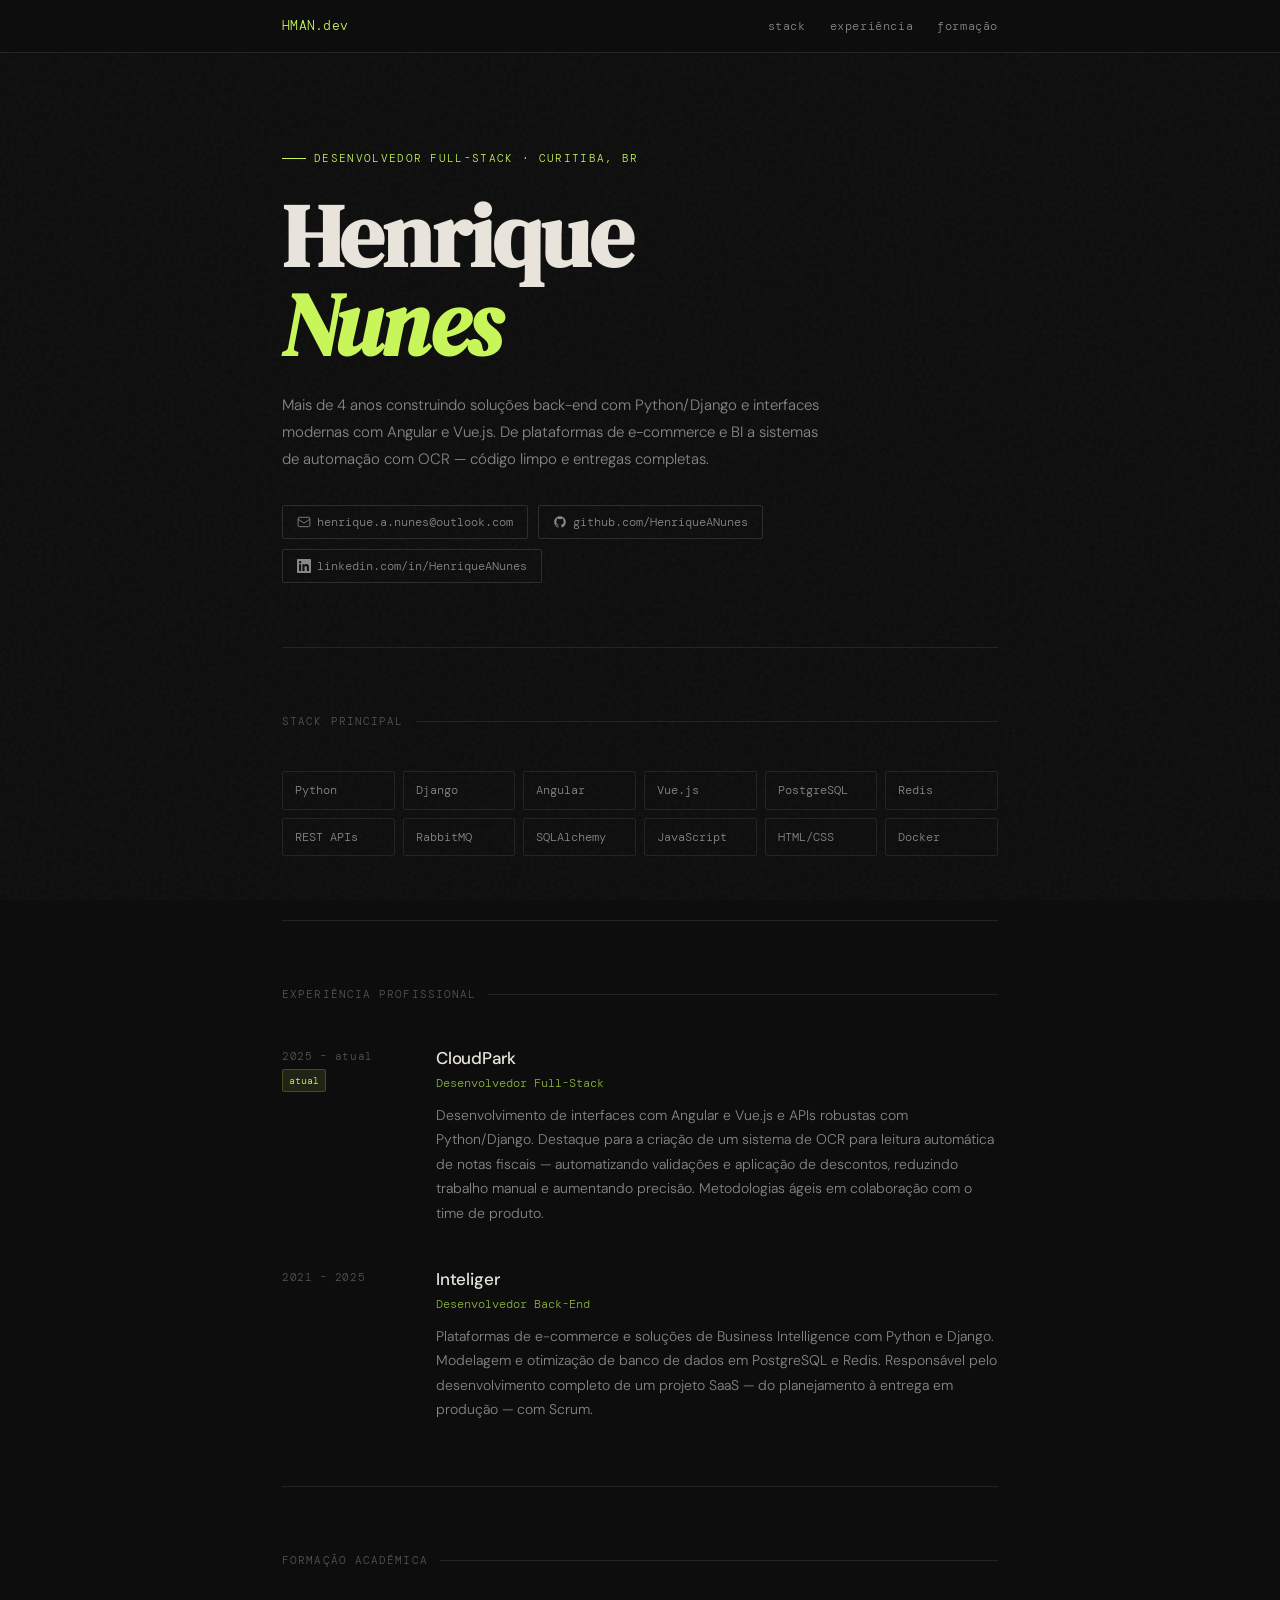
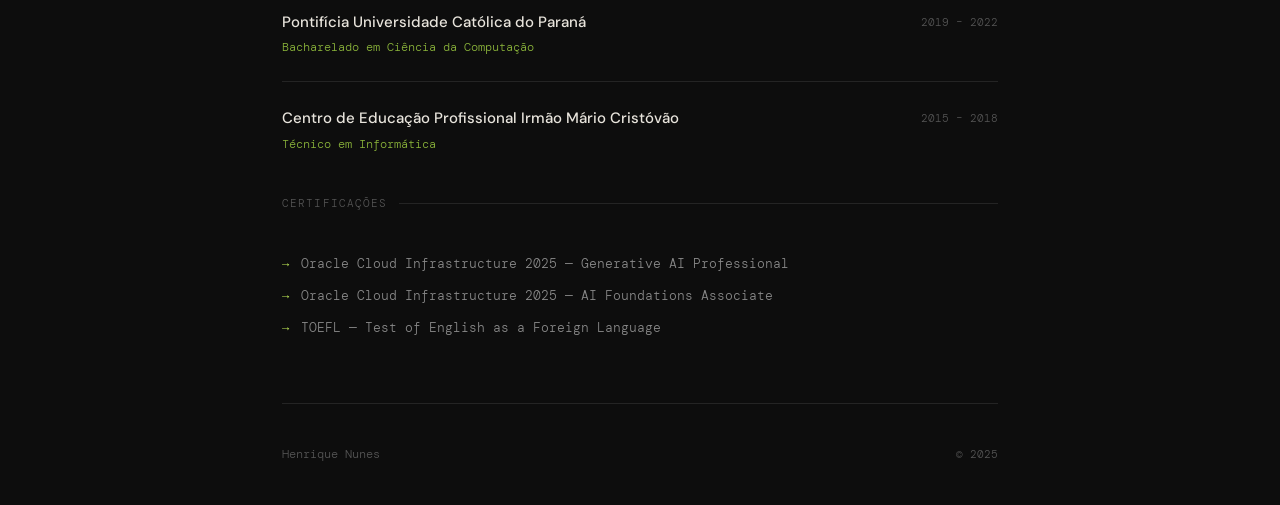
==== html/index.html @ eae1578a "Adicionado configuração do docker e nginx;" ====
<!DOCTYPE html>
<html lang="pt-BR">
<head>
    <meta charset="UTF-8">
    <meta name="viewport" content="width=device-width, initial-scale=1.0">
    <title>Henrique Nunes — Desenvolvedor Full-Stack</title>
    <link rel="preconnect" href="https://fonts.googleapis.com">
    <link href="https://fonts.googleapis.com/css2?family=DM+Serif+Display:ital@0;1&family=DM+Mono:wght@400;500&family=DM+Sans:wght@300;400;500&display=swap" rel="stylesheet">
    <link rel="stylesheet" href="style.css">
</head>
<body>

<nav>
    <div class="container">
        <span class="nav-logo">HMAN.dev</span>
        <div class="nav-links">
            <a href="#stack">stack</a>
            <a href="#exp">experiência</a>
            <a href="#edu">formação</a>
        </div>
    </div>
</nav>

<div class="container">

    <div class="hero">
        <div class="hero-tag">Desenvolvedor Full-Stack · Curitiba, BR</div>
        <h1>Henrique<br><em>Nunes</em></h1>
        <p class="hero-bio">
            Mais de 4 anos construindo soluções back-end com Python/Django e interfaces modernas com Angular e Vue.js. De plataformas de e-commerce e BI a sistemas de automação com OCR — código limpo e entregas completas.
        </p>
        <div class="hero-links">
            <a href="mailto:henrique.a.nunes@outlook.com">
                <svg viewBox="0 0 24 24" fill="none" stroke="currentColor" stroke-width="1.5"><rect x="2" y="4" width="20" height="16" rx="2"/><path d="m2 7 10 7 10-7"/></svg>
                henrique.a.nunes@outlook.com
            </a>
            <a href="https://github.com/HenriqueANunes" target="_blank" rel="noopener">
                <svg viewBox="0 0 24 24" fill="currentColor"><path d="M12 2C6.477 2 2 6.477 2 12c0 4.418 2.865 8.166 6.839 9.489.5.092.682-.217.682-.482 0-.237-.009-.868-.013-1.703-2.782.604-3.369-1.342-3.369-1.342-.454-1.154-1.11-1.461-1.11-1.461-.908-.62.069-.608.069-.608 1.003.07 1.531 1.03 1.531 1.03.892 1.529 2.341 1.087 2.91.832.092-.647.35-1.088.636-1.338-2.22-.253-4.555-1.11-4.555-4.943 0-1.091.39-1.984 1.029-2.683-.103-.253-.446-1.27.098-2.647 0 0 .84-.268 2.75 1.026A9.578 9.578 0 0 1 12 6.836a9.59 9.59 0 0 1 2.504.337c1.909-1.294 2.747-1.026 2.747-1.026.546 1.377.202 2.394.1 2.647.64.699 1.028 1.592 1.028 2.683 0 3.842-2.339 4.687-4.566 4.935.359.309.678.919.678 1.852 0 1.336-.012 2.415-.012 2.743 0 .267.18.579.688.481C19.138 20.163 22 16.418 22 12c0-5.523-4.477-10-10-10z"/></svg>
                github.com/HenriqueANunes
            </a>
            <a href="https://linkedin.com/in/HenriqueANunes" target="_blank" rel="noopener">
                <svg viewBox="0 0 24 24" fill="currentColor"><path d="M20.447 20.452h-3.554v-5.569c0-1.328-.027-3.037-1.852-3.037-1.853 0-2.136 1.445-2.136 2.939v5.667H9.351V9h3.414v1.561h.046c.477-.9 1.637-1.85 3.37-1.85 3.601 0 4.267 2.37 4.267 5.455v6.286zM5.337 7.433a2.062 2.062 0 0 1-2.063-2.065 2.064 2.064 0 1 1 2.063 2.065zm1.782 13.019H3.555V9h3.564v11.452zM22.225 0H1.771C.792 0 0 .774 0 1.729v20.542C0 23.227.792 24 1.771 24h20.451C23.2 24 24 23.227 24 22.271V1.729C24 .774 23.2 0 22.222 0h.003z"/></svg>
                linkedin.com/in/HenriqueANunes
            </a>
        </div>
    </div>

    <section id="stack">
        <div class="section-label">Stack principal</div>
        <div class="stack-grid">
            <div class="stack-item">Python</div>
            <div class="stack-item">Django</div>
            <div class="stack-item">Angular</div>
            <div class="stack-item">Vue.js</div>
            <div class="stack-item">PostgreSQL</div>
            <div class="stack-item">Redis</div>
            <div class="stack-item">REST APIs</div>
            <div class="stack-item">RabbitMQ</div>
            <div class="stack-item">SQLAlchemy</div>
            <div class="stack-item">JavaScript</div>
            <div class="stack-item">HTML/CSS</div>
            <div class="stack-item">Docker</div>
        </div>
    </section>

    <section id="exp">
        <div class="section-label">Experiência profissional</div>
        <div class="exp-list">
            <div class="exp-item">
                <div class="exp-meta">
                    <div class="exp-period">2025 – atual</div>
                    <div class="exp-current">atual</div>
                </div>
                <div>
                    <div class="exp-company">CloudPark</div>
                    <div class="exp-role">Desenvolvedor Full-Stack</div>
                    <p class="exp-desc">
                        Desenvolvimento de interfaces com Angular e Vue.js e APIs robustas com Python/Django. Destaque para a criação de um sistema de OCR para leitura automática de notas fiscais — automatizando validações e aplicação de descontos, reduzindo trabalho manual e aumentando precisão. Metodologias ágeis em colaboração com o time de produto.
                    </p>
                </div>
            </div>
            <div class="exp-item">
                <div class="exp-meta">
                    <div class="exp-period">2021 – 2025</div>
                </div>
                <div>
                    <div class="exp-company">Inteliger</div>
                    <div class="exp-role">Desenvolvedor Back-End</div>
                    <p class="exp-desc">
                        Plataformas de e-commerce e soluções de Business Intelligence com Python e Django. Modelagem e otimização de banco de dados em PostgreSQL e Redis. Responsável pelo desenvolvimento completo de um projeto SaaS — do planejamento à entrega em produção — com Scrum.
                    </p>
                </div>
            </div>
        </div>
    </section>

    <section id="edu">
        <div class="section-label">Formação acadêmica</div>
        <div class="edu-list">
            <div class="edu-item">
                <div>
                    <div class="edu-school">Pontifícia Universidade Católica do Paraná</div>
                    <div class="edu-degree">Bacharelado em Ciência da Computação</div>
                </div>
                <div class="edu-period">2019 – 2022</div>
            </div>
            <div class="edu-item">
                <div>
                    <div class="edu-school">Centro de Educação Profissional Irmão Mário Cristóvão</div>
                    <div class="edu-degree">Técnico em Informática</div>
                </div>
                <div class="edu-period">2015 – 2018</div>
            </div>
        </div>

        <div class="section-label" style="margin-top: 2.5rem;">Certificações</div>
        <div class="cert-list">
            <div class="cert-item">Oracle Cloud Infrastructure 2025 — Generative AI Professional</div>
            <div class="cert-item">Oracle Cloud Infrastructure 2025 — AI Foundations Associate</div>
            <div class="cert-item">TOEFL — Test of English as a Foreign Language</div>
        </div>
    </section>

    <footer>
        <span class="footer-name">Henrique Nunes</span>
        <span class="footer-copy">© 2025</span>
    </footer>

</div>
</body>
</html>
---- html/style.css ----
*, *::before, *::after { box-sizing: border-box; margin: 0; padding: 0; }

:root {
    --bg: #0d0d0d;
    --surface: #161616;
    --border: #242424;
    --border-accent: #2e2e2e;
    --text: #e8e4dc;
    --muted: #888;
    --dim: #555;
    --accent: #c8f55a;
    --accent-dim: #8ab33a;
    --mono: 'DM Mono', monospace;
    --serif: 'DM Serif Display', serif;
    --sans: 'DM Sans', sans-serif;
}

html { scroll-behavior: smooth; }

body {
    background: var(--bg);
    color: var(--text);
    font-family: var(--sans);
    font-weight: 300;
    line-height: 1.7;
    min-height: 100vh;
}

/* noise overlay */
body::before {
    content: '';
    position: fixed;
    inset: 0;
    background-image: url("data:image/svg+xml,%3Csvg viewBox='0 0 256 256' xmlns='http://www.w3.org/2000/svg'%3E%3Cfilter id='n'%3E%3CfeTurbulence type='fractalNoise' baseFrequency='0.9' numOctaves='4' stitchTiles='stitch'/%3E%3C/filter%3E%3Crect width='100%25' height='100%25' filter='url(%23n)' opacity='0.04'/%3E%3C/svg%3E");
    pointer-events: none;
    z-index: 0;
}

.container {
    max-width: 780px;
    margin: 0 auto;
    padding: 0 2rem;
    position: relative;
    z-index: 1;
}

/* ── NAV ── */
nav {
    position: sticky;
    top: 0;
    z-index: 100;
    border-bottom: 1px solid var(--border);
    background: rgba(13,13,13,0.85);
    backdrop-filter: blur(12px);
}
nav .container {
    display: flex;
    align-items: center;
    justify-content: space-between;
    height: 52px;
}
.nav-logo {
    font-family: var(--mono);
    font-size: 13px;
    color: var(--accent);
    letter-spacing: 0.02em;
}
.nav-links { display: flex; gap: 1.5rem; }
.nav-links a {
    font-family: var(--mono);
    font-size: 12px;
    color: var(--muted);
    text-decoration: none;
    letter-spacing: 0.05em;
    transition: color 0.2s;
}
.nav-links a:hover { color: var(--text); }

/* ── HERO ── */
.hero {
    padding: 6rem 0 4rem;
    border-bottom: 1px solid var(--border);
}
.hero-tag {
    font-family: var(--mono);
    font-size: 11px;
    color: var(--accent);
    letter-spacing: 0.12em;
    text-transform: uppercase;
    margin-bottom: 1.5rem;
    display: flex;
    align-items: center;
    gap: 8px;
}
.hero-tag::before {
    content: '';
    display: block;
    width: 24px;
    height: 1px;
    background: var(--accent);
}
h1 {
    font-family: var(--serif);
    font-size: clamp(3rem, 8vw, 5.5rem);
    line-height: 1.0;
    letter-spacing: -0.02em;
    color: var(--text);
    margin-bottom: 1.5rem;
}
h1 em {
    font-style: italic;
    color: var(--accent);
}
.hero-bio {
    max-width: 540px;
    font-size: 15px;
    color: var(--muted);
    line-height: 1.8;
    margin-bottom: 2rem;
}
.hero-links {
    display: flex;
    flex-wrap: wrap;
    gap: 10px;
}
.hero-links a {
    font-family: var(--mono);
    font-size: 12px;
    color: var(--muted);
    text-decoration: none;
    border: 1px solid var(--border-accent);
    padding: 6px 14px;
    border-radius: 2px;
    display: flex;
    align-items: center;
    gap: 6px;
    transition: border-color 0.2s, color 0.2s;
}
.hero-links a:hover { border-color: var(--accent); color: var(--accent); }
.hero-links a svg { width: 14px; height: 14px; }

/* ── SECTIONS ── */
section { padding: 4rem 0; border-bottom: 1px solid var(--border); }
.section-label {
    font-family: var(--mono);
    font-size: 11px;
    color: var(--dim);
    letter-spacing: 0.1em;
    text-transform: uppercase;
    margin-bottom: 2.5rem;
    display: flex;
    align-items: center;
    gap: 12px;
}
.section-label::after {
    content: '';
    flex: 1;
    height: 1px;
    background: var(--border);
}

/* ── STACK ── */
.stack-grid {
    display: grid;
    grid-template-columns: repeat(auto-fill, minmax(100px, 1fr));
    gap: 8px;
}
.stack-item {
    font-family: var(--mono);
    font-size: 12px;
    padding: 8px 12px;
    border: 1px solid var(--border);
    border-radius: 2px;
    color: var(--muted);
    transition: border-color 0.2s, color 0.2s, background 0.2s;
    cursor: default;
}
.stack-item:hover {
    border-color: var(--accent);
    color: var(--accent);
    background: rgba(200,245,90,0.04);
}

/* ── EXPERIENCE ── */
.exp-list { display: flex; flex-direction: column; gap: 2.5rem; }
.exp-item { display: grid; grid-template-columns: 130px 1fr; gap: 1.5rem; }
.exp-meta { padding-top: 3px; }
.exp-period {
    font-family: var(--mono);
    font-size: 11px;
    color: var(--dim);
    letter-spacing: 0.05em;
}
.exp-current {
    display: inline-block;
    font-family: var(--mono);
    font-size: 10px;
    color: var(--accent);
    background: rgba(200,245,90,0.1);
    border: 1px solid rgba(200,245,90,0.2);
    padding: 2px 6px;
    border-radius: 2px;
    margin-top: 4px;
}
.exp-company {
    font-size: 17px;
    font-weight: 500;
    color: var(--text);
    letter-spacing: -0.01em;
}
.exp-role {
    font-family: var(--mono);
    font-size: 12px;
    color: var(--accent-dim);
    margin-bottom: 0.6rem;
}
.exp-desc {
    font-size: 14px;
    color: var(--muted);
    line-height: 1.75;
}

/* ── EDUCATION ── */
.edu-list { display: flex; flex-direction: column; gap: 1.5rem; }
.edu-item {
    display: flex;
    justify-content: space-between;
    align-items: flex-start;
    gap: 1rem;
    padding-bottom: 1.5rem;
    border-bottom: 1px solid var(--border);
}
.edu-item:last-child { border-bottom: none; padding-bottom: 0; }
.edu-school { font-size: 15px; font-weight: 500; color: var(--text); }
.edu-degree {
    font-family: var(--mono);
    font-size: 12px;
    color: var(--accent-dim);
    margin-top: 2px;
}
.edu-period {
    font-family: var(--mono);
    font-size: 11px;
    color: var(--dim);
    white-space: nowrap;
    padding-top: 3px;
}

/* ── CERTIFICATIONS ── */
.cert-list { display: flex; flex-direction: column; gap: 10px; }
.cert-item {
    display: flex;
    align-items: center;
    gap: 12px;
    font-family: var(--mono);
    font-size: 13px;
    color: var(--muted);
}
.cert-item::before {
    content: '→';
    color: var(--accent);
    font-size: 12px;
    flex-shrink: 0;
}

/* ── FOOTER ── */
footer {
    padding: 2.5rem 0;
    display: flex;
    align-items: center;
    justify-content: space-between;
}
.footer-name {
    font-family: var(--mono);
    font-size: 12px;
    color: var(--dim);
}
.footer-copy {
    font-family: var(--mono);
    font-size: 11px;
    color: var(--dim);
}

/* ── ANIMATIONS ── */
@keyframes fadeUp {
    from { opacity: 0; transform: translateY(16px); }
    to   { opacity: 1; transform: translateY(0); }
}
.hero-tag   { animation: fadeUp 0.5s ease both; }
h1          { animation: fadeUp 0.5s 0.1s ease both; }
.hero-bio   { animation: fadeUp 0.5s 0.2s ease both; }
.hero-links { animation: fadeUp 0.5s 0.3s ease both; }

@media (max-width: 580px) {
    .exp-item { grid-template-columns: 1fr; gap: 0.25rem; }
    .edu-item { flex-direction: column; }
}
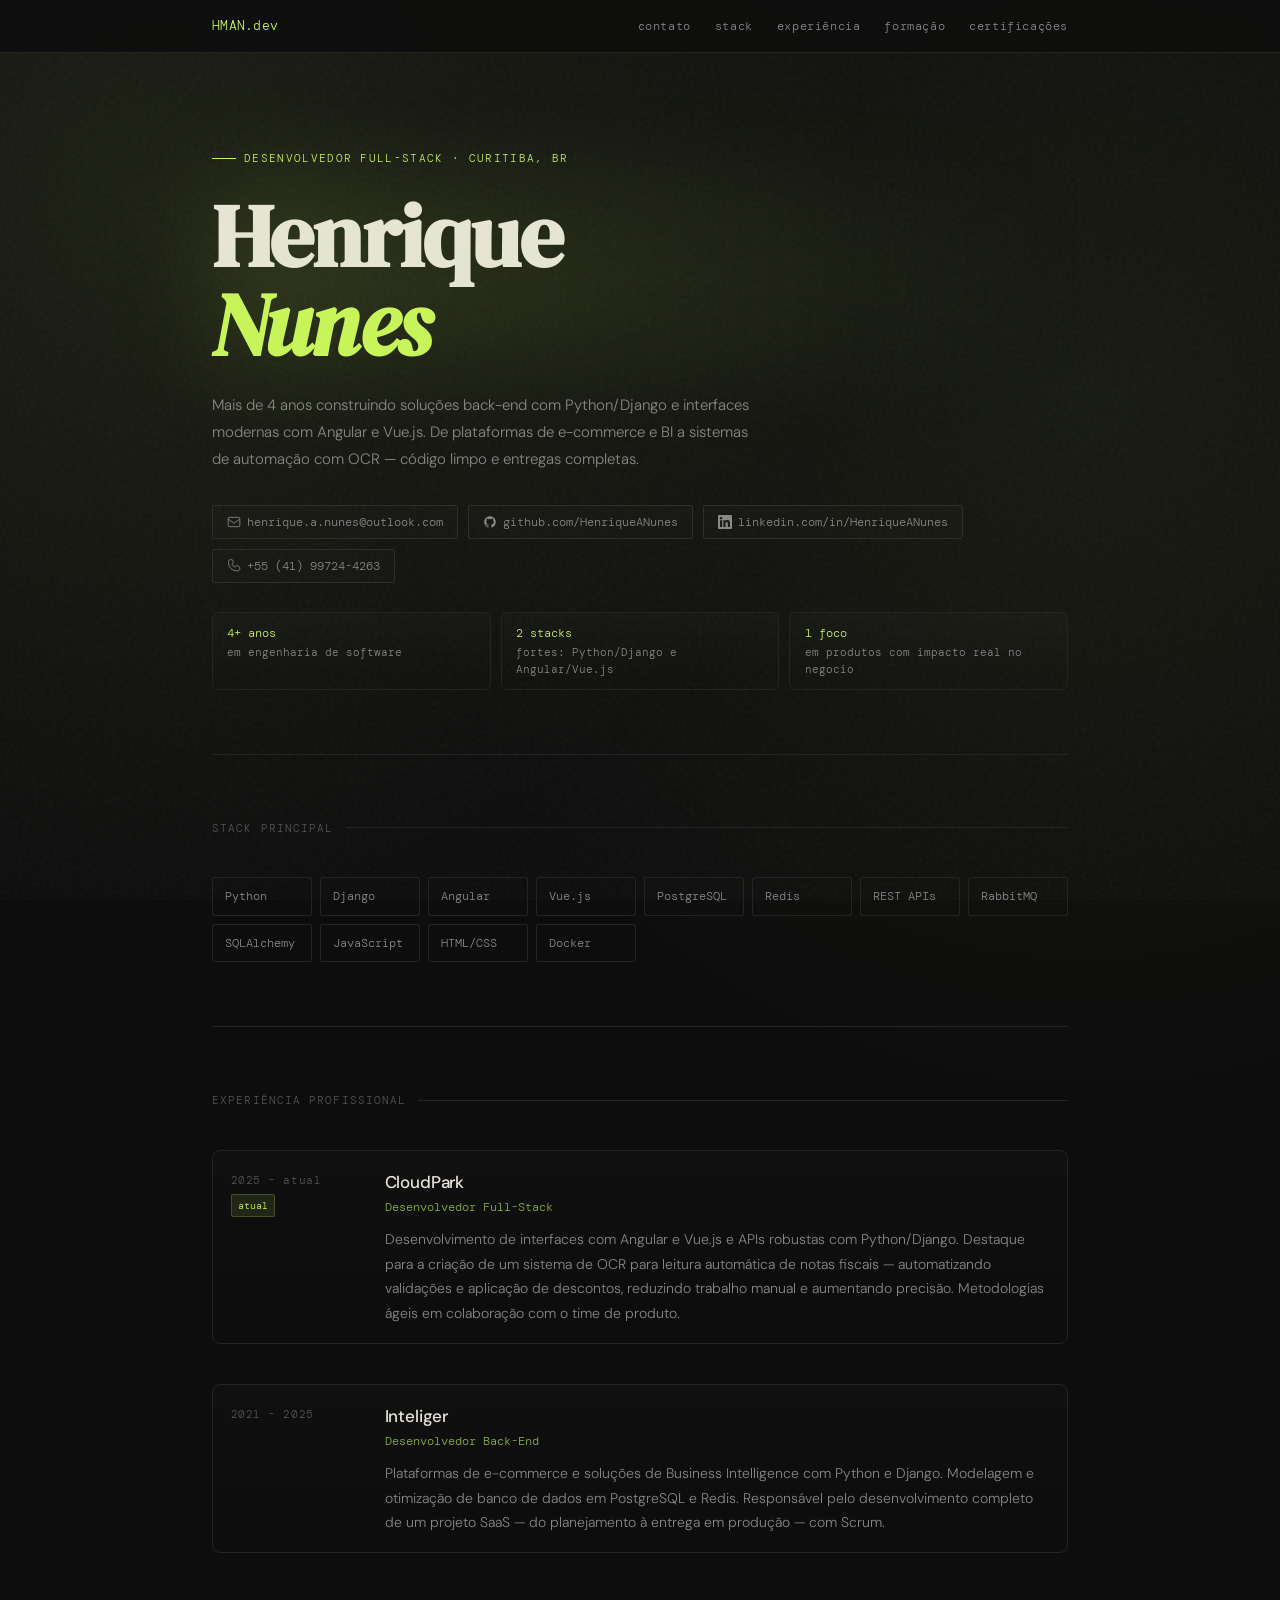
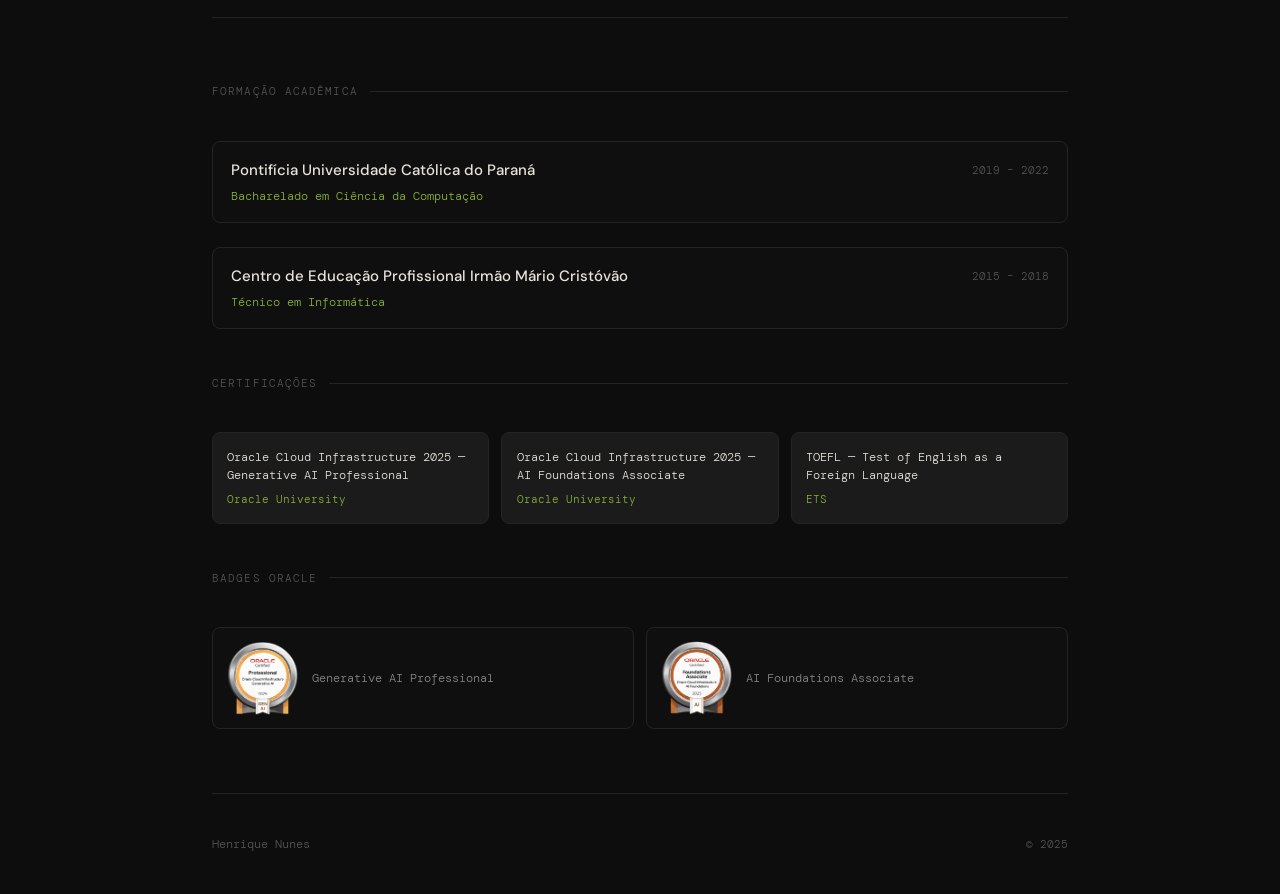
==== commit 36873bbd: "Adicionado links de contato e certificações ao currículo; melhorada a responsividade e o estilo das " ====
--- a/html/index.html
+++ b/html/index.html
@@ -14,16 +14,18 @@
     <div class="container">
         <span class="nav-logo">HMAN.dev</span>
         <div class="nav-links">
+            <a href="#contato">contato</a>
             <a href="#stack">stack</a>
             <a href="#exp">experiência</a>
             <a href="#edu">formação</a>
+            <a href="#certs">certificações</a>
         </div>
     </div>
 </nav>
 
 <div class="container">
 
-    <div class="hero">
+    <div class="hero" id="contato">
         <div class="hero-tag">Desenvolvedor Full-Stack · Curitiba, BR</div>
         <h1>Henrique<br><em>Nunes</em></h1>
         <p class="hero-bio">
@@ -42,6 +44,15 @@
                 <svg viewBox="0 0 24 24" fill="currentColor"><path d="M20.447 20.452h-3.554v-5.569c0-1.328-.027-3.037-1.852-3.037-1.853 0-2.136 1.445-2.136 2.939v5.667H9.351V9h3.414v1.561h.046c.477-.9 1.637-1.85 3.37-1.85 3.601 0 4.267 2.37 4.267 5.455v6.286zM5.337 7.433a2.062 2.062 0 0 1-2.063-2.065 2.064 2.064 0 1 1 2.063 2.065zm1.782 13.019H3.555V9h3.564v11.452zM22.225 0H1.771C.792 0 0 .774 0 1.729v20.542C0 23.227.792 24 1.771 24h20.451C23.2 24 24 23.227 24 22.271V1.729C24 .774 23.2 0 22.222 0h.003z"/></svg>
                 linkedin.com/in/HenriqueANunes
             </a>
+            <a href="https://api.whatsapp.com/send?phone=5541997244263&text=Ol%C3%A1%20Henrique%20Nunes,%0AEstava%20avaliando%20o%20seu%20curr%C3%ADculo%20e%20gostaria%20de%20entrar%20em%20contato%20para%20discutir%20uma%20poss%C3%ADvel%20oportunidade%20de%20trabalho.%20Quando%20voc%C3%AA%20estiver%20dispon%C3%ADvel%20para%20uma%20conversa,%20por%20favor,%20deixe-me%20saber%20e%20agendaremos%20uma%20chamada." target="_blank" rel="noopener">
+                <svg viewBox="0 0 24 24" fill="none" stroke="currentColor" stroke-width="1.5"><path d="M22 16.9c0 1.8-1.4 3.3-3.2 3.4-.6 0-1.3.1-1.9.1-7.9 0-14.3-6.4-14.3-14.3 0-.6 0-1.3.1-1.9C2.8 2.4 4.3 1 6.1 1H8c.9 0 1.7.6 1.9 1.4l1 3.4c.2.8-.1 1.6-.8 2l-1.7 1c1.1 2.2 2.9 4 5.1 5.1l1-1.7c.4-.7 1.2-1 2-.8l3.4 1c.8.2 1.4 1 1.4 1.9z"/></svg>
+                +55 (41) 99724-4263
+            </a>
+        </div>
+        <div class="hero-highlights">
+            <div class="highlight-item"><span>4+ anos</span> em engenharia de software</div>
+            <div class="highlight-item"><span>2 stacks</span> fortes: Python/Django e Angular/Vue.js</div>
+            <div class="highlight-item"><span>1 foco</span> em produtos com impacto real no negocio</div>
         </div>
     </div>
 
@@ -72,7 +83,7 @@
                     <div class="exp-current">atual</div>
                 </div>
                 <div>
-                    <div class="exp-company">CloudPark</div>
+                    <div class="exp-company"><a href="https://www.cloudpark.com.br" target="_blank" rel="noopener">CloudPark</a></div>
                     <div class="exp-role">Desenvolvedor Full-Stack</div>
                     <p class="exp-desc">
                         Desenvolvimento de interfaces com Angular e Vue.js e APIs robustas com Python/Django. Destaque para a criação de um sistema de OCR para leitura automática de notas fiscais — automatizando validações e aplicação de descontos, reduzindo trabalho manual e aumentando precisão. Metodologias ágeis em colaboração com o time de produto.
@@ -84,7 +95,7 @@
                     <div class="exp-period">2021 – 2025</div>
                 </div>
                 <div>
-                    <div class="exp-company">Inteliger</div>
+                    <div class="exp-company"><a href="https://www.inteliger.com.br" target="_blank" rel="noopener">Inteliger</a></div>
                     <div class="exp-role">Desenvolvedor Back-End</div>
                     <p class="exp-desc">
                         Plataformas de e-commerce e soluções de Business Intelligence com Python e Django. Modelagem e otimização de banco de dados em PostgreSQL e Redis. Responsável pelo desenvolvimento completo de um projeto SaaS — do planejamento à entrega em produção — com Scrum.
@@ -113,11 +124,32 @@
             </div>
         </div>
 
-        <div class="section-label" style="margin-top: 2.5rem;">Certificações</div>
+        <div class="section-label subsection-label" id="certs">Certificações</div>
         <div class="cert-list">
-            <div class="cert-item">Oracle Cloud Infrastructure 2025 — Generative AI Professional</div>
-            <div class="cert-item">Oracle Cloud Infrastructure 2025 — AI Foundations Associate</div>
-            <div class="cert-item">TOEFL — Test of English as a Foreign Language</div>
+            <a class="cert-item" href="https://catalog-education.oracle.com/ords/certview/sharebadge?id=D78F17CFDF8168D94D3DCD1B430284E3DC318ED053EAF82557130F92BA15E5D6" target="_blank" rel="noopener">
+                <span class="cert-title">Oracle Cloud Infrastructure 2025 — Generative AI Professional</span>
+                <span class="cert-meta">Oracle University</span>
+            </a>
+            <a class="cert-item" href="https://catalog-education.oracle.com/ords/certview/sharebadge?id=2945C6F4670796ACE690F50E17608EF6744F6A7B29FE98E2BB36E9DD70C70FCF" target="_blank" rel="noopener">
+                <span class="cert-title">Oracle Cloud Infrastructure 2025 — AI Foundations Associate</span>
+                <span class="cert-meta">Oracle University</span>
+            </a>
+            <div class="cert-item cert-item-static">
+                <span class="cert-title">TOEFL — Test of English as a Foreign Language</span>
+                <span class="cert-meta">ETS</span>
+            </div>
+        </div>
+
+        <div class="section-label subsection-label">Badges Oracle</div>
+        <div class="badge-grid">
+            <a class="badge-item" href="https://catalog-education.oracle.com/ords/certview/sharebadge?id=D78F17CFDF8168D94D3DCD1B430284E3DC318ED053EAF82557130F92BA15E5D6" target="_blank" rel="noopener">
+                <img src="../img/oracle_professional.png" alt="Badge Oracle Cloud Infrastructure 2025 Generative AI Professional">
+                <span>Generative AI Professional</span>
+            </a>
+            <a class="badge-item" href="https://catalog-education.oracle.com/ords/certview/sharebadge?id=2945C6F4670796ACE690F50E17608EF6744F6A7B29FE98E2BB36E9DD70C70FCF" target="_blank" rel="noopener">
+                <img src="../img/oracle_associete.png" alt="Badge Oracle Cloud Infrastructure 2025 AI Foundations Associate">
+                <span>AI Foundations Associate</span>
+            </a>
         </div>
     </section>
 
--- a/html/style.css
+++ b/html/style.css
@@ -10,6 +10,7 @@
     --dim: #555;
     --accent: #c8f55a;
     --accent-dim: #8ab33a;
+    --surface-soft: #1b1b1b;
     --mono: 'DM Mono', monospace;
     --serif: 'DM Serif Display', serif;
     --sans: 'DM Sans', sans-serif;
@@ -18,7 +19,10 @@
 html { scroll-behavior: smooth; }
 
 body {
-    background: var(--bg);
+    background:
+        radial-gradient(circle at 12% 8%, rgba(200,245,90,0.08), transparent 28%),
+        radial-gradient(circle at 85% 16%, rgba(138,179,58,0.08), transparent 30%),
+        var(--bg);
     color: var(--text);
     font-family: var(--sans);
     font-weight: 300;
@@ -37,7 +41,7 @@
 }
 
 .container {
-    max-width: 780px;
+    max-width: 920px;
     margin: 0 auto;
     padding: 0 2rem;
     position: relative;
@@ -65,7 +69,7 @@
     color: var(--accent);
     letter-spacing: 0.02em;
 }
-.nav-links { display: flex; gap: 1.5rem; }
+.nav-links { display: flex; gap: 1.5rem; flex-wrap: wrap; justify-content: flex-end; }
 .nav-links a {
     font-family: var(--mono);
     font-size: 12px;
@@ -75,11 +79,26 @@
     transition: color 0.2s;
 }
 .nav-links a:hover { color: var(--text); }
+.nav-links a:focus-visible,
+a:focus-visible {
+    outline: 1px solid var(--accent);
+    outline-offset: 2px;
+}
 
 /* ── HERO ── */
 .hero {
     padding: 6rem 0 4rem;
     border-bottom: 1px solid var(--border);
+    position: relative;
+}
+.hero::after {
+    content: '';
+    position: absolute;
+    inset: 18% 0 auto 0;
+    height: 190px;
+    background: linear-gradient(90deg, rgba(200,245,90,0.12), transparent);
+    pointer-events: none;
+    filter: blur(48px);
 }
 .hero-tag {
     font-family: var(--mono);
@@ -135,9 +154,35 @@
     align-items: center;
     gap: 6px;
     transition: border-color 0.2s, color 0.2s;
+    background: rgba(255,255,255,0.01);
 }
 .hero-links a:hover { border-color: var(--accent); color: var(--accent); }
 .hero-links a svg { width: 14px; height: 14px; }
+
+.hero-highlights {
+    margin-top: 1.8rem;
+    display: grid;
+    grid-template-columns: repeat(3, minmax(0, 1fr));
+    gap: 10px;
+}
+
+.highlight-item {
+    border: 1px solid var(--border);
+    background: linear-gradient(180deg, rgba(255,255,255,0.02), rgba(255,255,255,0));
+    border-radius: 6px;
+    padding: 0.7rem 0.9rem;
+    font-family: var(--mono);
+    font-size: 11px;
+    color: var(--muted);
+    line-height: 1.5;
+}
+
+.highlight-item span {
+    color: var(--accent);
+    display: block;
+    font-size: 12px;
+    margin-bottom: 2px;
+}
 
 /* ── SECTIONS ── */
 section { padding: 4rem 0; border-bottom: 1px solid var(--border); }
@@ -151,6 +196,10 @@
     display: flex;
     align-items: center;
     gap: 12px;
+}
+
+.subsection-label {
+    margin-top: 2.8rem;
 }
 .section-label::after {
     content: '';
@@ -183,7 +232,20 @@
 
 /* ── EXPERIENCE ── */
 .exp-list { display: flex; flex-direction: column; gap: 2.5rem; }
-.exp-item { display: grid; grid-template-columns: 130px 1fr; gap: 1.5rem; }
+.exp-item {
+    display: grid;
+    grid-template-columns: 130px 1fr;
+    gap: 1.5rem;
+    border: 1px solid var(--border);
+    border-radius: 8px;
+    padding: 1.1rem;
+    background: linear-gradient(180deg, rgba(255,255,255,0.015), rgba(255,255,255,0));
+    transition: border-color 0.2s, transform 0.2s;
+}
+.exp-item:hover {
+    border-color: #3a3a3a;
+    transform: translateY(-2px);
+}
 .exp-meta { padding-top: 3px; }
 .exp-period {
     font-family: var(--mono);
@@ -208,6 +270,13 @@
     color: var(--text);
     letter-spacing: -0.01em;
 }
+.exp-company a {
+    color: inherit;
+    text-decoration: none;
+}
+.exp-company a:hover {
+    color: var(--accent);
+}
 .exp-role {
     font-family: var(--mono);
     font-size: 12px;
@@ -227,10 +296,11 @@
     justify-content: space-between;
     align-items: flex-start;
     gap: 1rem;
-    padding-bottom: 1.5rem;
-    border-bottom: 1px solid var(--border);
-}
-.edu-item:last-child { border-bottom: none; padding-bottom: 0; }
+    border: 1px solid var(--border);
+    border-radius: 8px;
+    padding: 1rem 1.1rem;
+    background: rgba(255,255,255,0.01);
+}
 .edu-school { font-size: 15px; font-weight: 500; color: var(--text); }
 .edu-degree {
     font-family: var(--mono);
@@ -247,20 +317,81 @@
 }
 
 /* ── CERTIFICATIONS ── */
-.cert-list { display: flex; flex-direction: column; gap: 10px; }
+.cert-list {
+    display: grid;
+    grid-template-columns: repeat(auto-fit, minmax(240px, 1fr));
+    gap: 12px;
+}
 .cert-item {
-    display: flex;
-    align-items: center;
+    display: block;
+    border: 1px solid var(--border);
+    border-radius: 8px;
+    padding: 0.9rem;
+    text-decoration: none;
+    background: var(--surface-soft);
+    transition: border-color 0.2s, transform 0.2s;
+}
+.cert-item:hover {
+    border-color: var(--accent-dim);
+    transform: translateY(-2px);
+}
+.cert-item-static {
+    cursor: default;
+}
+.cert-item-static:hover {
+    border-color: var(--border);
+    transform: none;
+}
+.cert-title {
+    display: block;
+    font-family: var(--mono);
+    font-size: 12px;
+    color: var(--text);
+    line-height: 1.5;
+}
+.cert-meta {
+    display: block;
+    margin-top: 6px;
+    font-family: var(--mono);
+    font-size: 11px;
+    color: var(--accent-dim);
+}
+
+.badge-grid {
+    display: grid;
+    grid-template-columns: repeat(auto-fit, minmax(220px, 1fr));
     gap: 12px;
-    font-family: var(--mono);
-    font-size: 13px;
-    color: var(--muted);
-}
-.cert-item::before {
-    content: '→';
-    color: var(--accent);
-    font-size: 12px;
+}
+
+.badge-item {
+    display: flex;
+    align-items: center;
+    gap: 12px;
+    border: 1px solid var(--border);
+    border-radius: 8px;
+    padding: 0.8rem;
+    text-decoration: none;
+    color: var(--muted);
+    background: rgba(255,255,255,0.01);
+    transition: border-color 0.2s, color 0.2s;
+}
+
+.badge-item:hover {
+    border-color: var(--accent);
+    color: var(--text);
+}
+
+.badge-item img {
+    width: 74px;
+    height: 74px;
+    object-fit: contain;
     flex-shrink: 0;
+}
+
+.badge-item span {
+    font-family: var(--mono);
+    font-size: 12px;
+    line-height: 1.5;
 }
 
 /* ── FOOTER ── */
@@ -292,6 +423,15 @@
 .hero-links { animation: fadeUp 0.5s 0.3s ease both; }
 
 @media (max-width: 580px) {
+    .container { padding: 0 1.1rem; }
+    .nav-links { gap: 0.8rem; }
+    .hero { padding-top: 4.7rem; }
+    .hero-highlights { grid-template-columns: 1fr; }
     .exp-item { grid-template-columns: 1fr; gap: 0.25rem; }
     .edu-item { flex-direction: column; }
-}+    .badge-item img {
+        width: 62px;
+        height: 62px;
+    }
+}
+
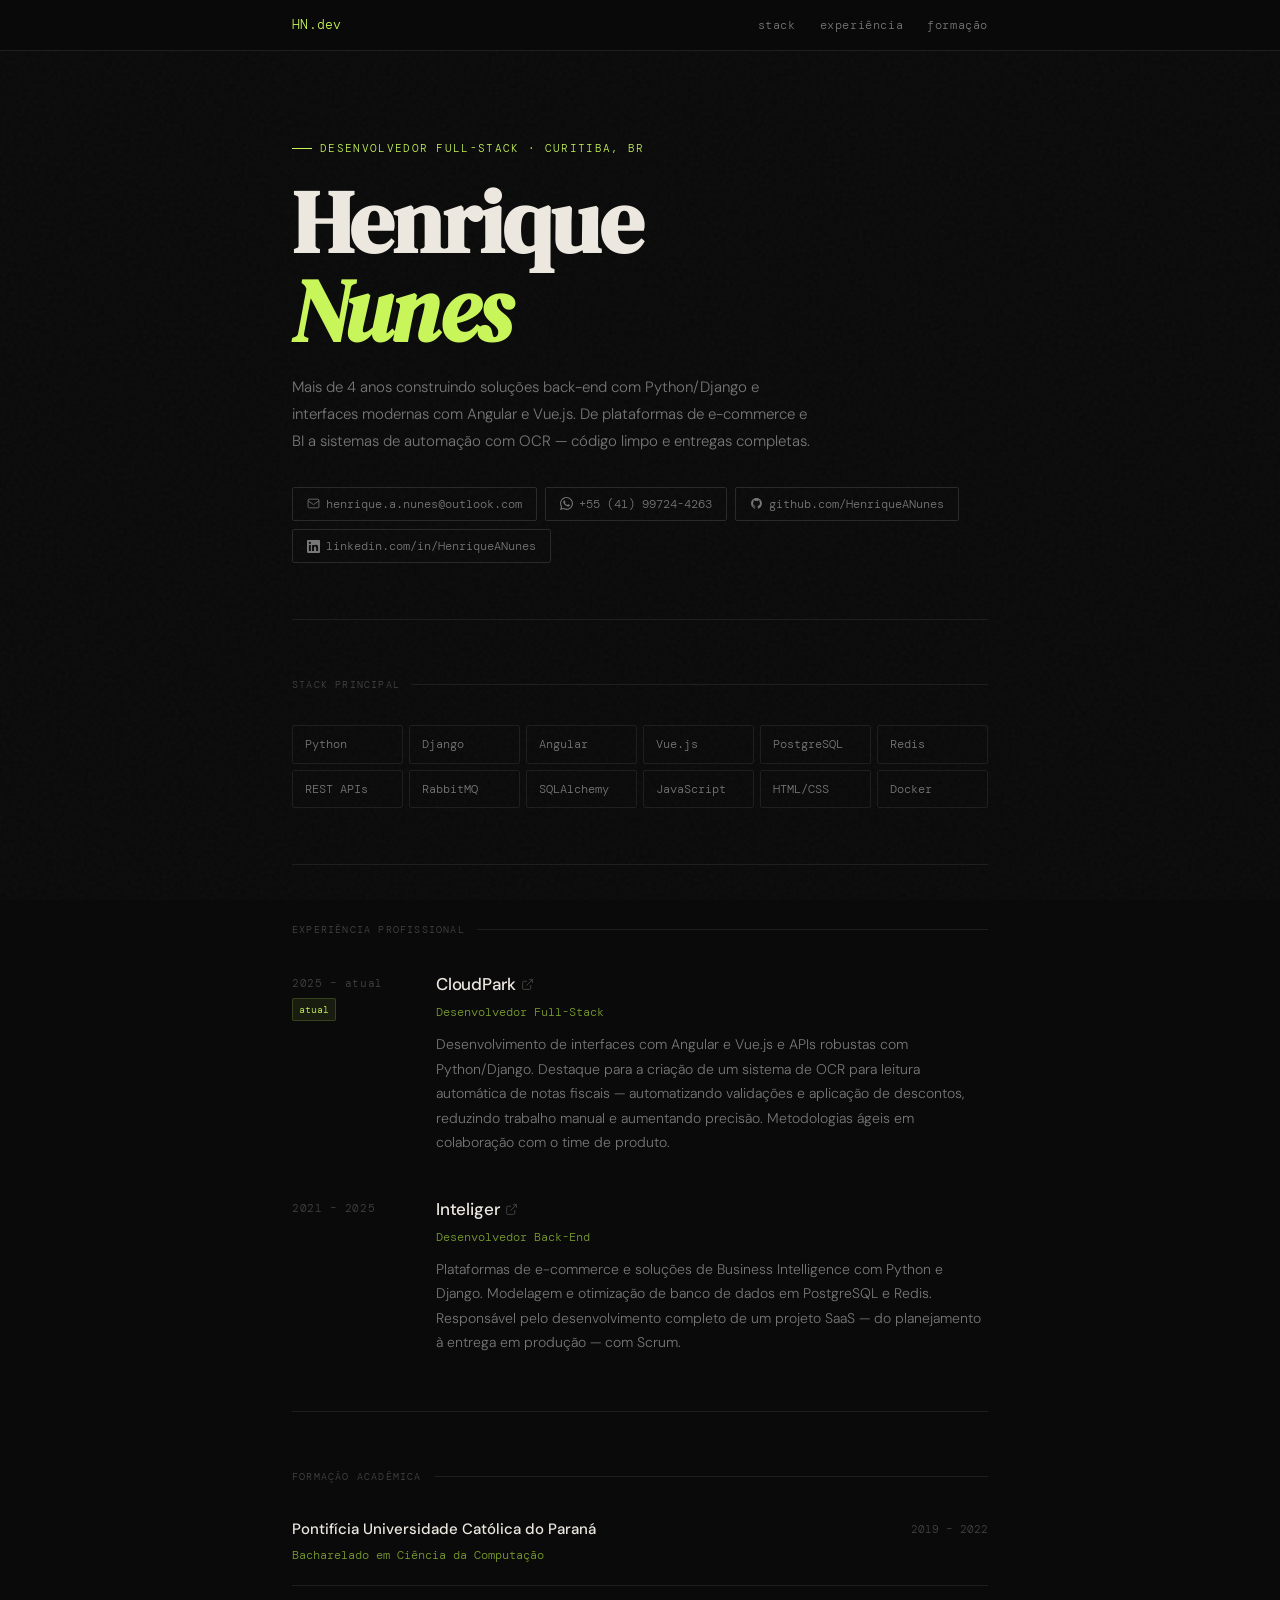
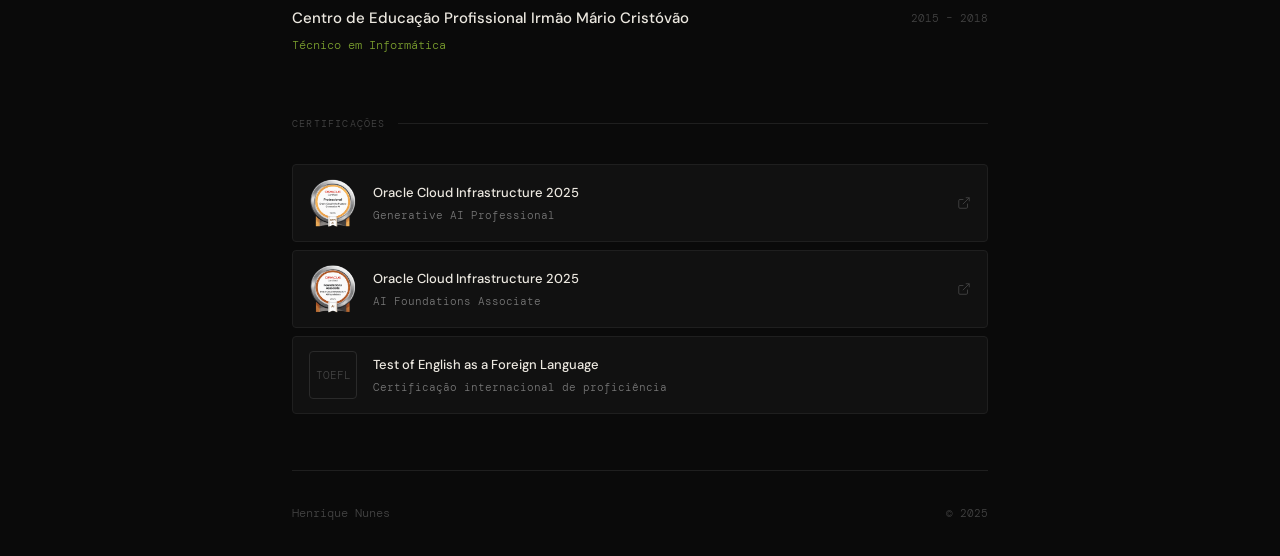
==== commit 2b4af669: "Atualizado o currículo: corrigido nome do site, adicionado links de contato e certificações, e melho" ====
--- a/html/index.html
+++ b/html/index.html
@@ -12,20 +12,18 @@
 
 <nav>
     <div class="container">
-        <span class="nav-logo">HMAN.dev</span>
+        <span class="nav-logo">HN.dev</span>
         <div class="nav-links">
-            <a href="#contato">contato</a>
             <a href="#stack">stack</a>
             <a href="#exp">experiência</a>
             <a href="#edu">formação</a>
-            <a href="#certs">certificações</a>
         </div>
     </div>
 </nav>
 
 <div class="container">
 
-    <div class="hero" id="contato">
+    <div class="hero">
         <div class="hero-tag">Desenvolvedor Full-Stack · Curitiba, BR</div>
         <h1>Henrique<br><em>Nunes</em></h1>
         <p class="hero-bio">
@@ -36,6 +34,10 @@
                 <svg viewBox="0 0 24 24" fill="none" stroke="currentColor" stroke-width="1.5"><rect x="2" y="4" width="20" height="16" rx="2"/><path d="m2 7 10 7 10-7"/></svg>
                 henrique.a.nunes@outlook.com
             </a>
+            <a href="https://api.whatsapp.com/send?phone=5541997244263&text=Ol%C3%A1%20Henrique%20Nunes,%0AEstava%20avaliando%20o%20seu%20curr%C3%ADculo%20e%20gostaria%20de%20entrar%20em%20contato." target="_blank" rel="noopener">
+                <svg viewBox="0 0 24 24" fill="currentColor"><path d="M17.472 14.382c-.297-.149-1.758-.867-2.03-.967-.273-.099-.471-.148-.67.15-.197.297-.767.966-.94 1.164-.173.199-.347.223-.644.075-.297-.15-1.255-.463-2.39-1.475-.883-.788-1.48-1.761-1.653-2.059-.173-.297-.018-.458.13-.606.134-.133.298-.347.446-.52.149-.174.198-.298.298-.497.099-.198.05-.371-.025-.52-.075-.149-.669-1.612-.916-2.207-.242-.579-.487-.5-.669-.51-.173-.008-.371-.01-.57-.01-.198 0-.52.074-.792.372-.272.297-1.04 1.016-1.04 2.479 0 1.462 1.065 2.875 1.213 3.074.149.198 2.096 3.2 5.077 4.487.709.306 1.262.489 1.694.625.712.227 1.36.195 1.871.118.571-.085 1.758-.719 2.006-1.413.248-.694.248-1.289.173-1.413-.074-.124-.272-.198-.57-.347m-5.421 7.403h-.004a9.87 9.87 0 0 1-5.031-1.378l-.361-.214-3.741.982.998-3.648-.235-.374a9.86 9.86 0 0 1-1.51-5.26c.001-5.45 4.436-9.884 9.888-9.884 2.64 0 5.122 1.03 6.988 2.898a9.825 9.825 0 0 1 2.893 6.994c-.003 5.45-4.437 9.884-9.885 9.884m8.413-18.297A11.815 11.815 0 0 0 12.05 0C5.495 0 .16 5.335.157 11.892c0 2.096.547 4.142 1.588 5.945L.057 24l6.305-1.654a11.882 11.882 0 0 0 5.683 1.448h.005c6.554 0 11.89-5.335 11.893-11.893a11.821 11.821 0 0 0-3.48-8.413Z"/></svg>
+                +55 (41) 99724-4263
+            </a>
             <a href="https://github.com/HenriqueANunes" target="_blank" rel="noopener">
                 <svg viewBox="0 0 24 24" fill="currentColor"><path d="M12 2C6.477 2 2 6.477 2 12c0 4.418 2.865 8.166 6.839 9.489.5.092.682-.217.682-.482 0-.237-.009-.868-.013-1.703-2.782.604-3.369-1.342-3.369-1.342-.454-1.154-1.11-1.461-1.11-1.461-.908-.62.069-.608.069-.608 1.003.07 1.531 1.03 1.531 1.03.892 1.529 2.341 1.087 2.91.832.092-.647.35-1.088.636-1.338-2.22-.253-4.555-1.11-4.555-4.943 0-1.091.39-1.984 1.029-2.683-.103-.253-.446-1.27.098-2.647 0 0 .84-.268 2.75 1.026A9.578 9.578 0 0 1 12 6.836a9.59 9.59 0 0 1 2.504.337c1.909-1.294 2.747-1.026 2.747-1.026.546 1.377.202 2.394.1 2.647.64.699 1.028 1.592 1.028 2.683 0 3.842-2.339 4.687-4.566 4.935.359.309.678.919.678 1.852 0 1.336-.012 2.415-.012 2.743 0 .267.18.579.688.481C19.138 20.163 22 16.418 22 12c0-5.523-4.477-10-10-10z"/></svg>
                 github.com/HenriqueANunes
@@ -44,15 +46,6 @@
                 <svg viewBox="0 0 24 24" fill="currentColor"><path d="M20.447 20.452h-3.554v-5.569c0-1.328-.027-3.037-1.852-3.037-1.853 0-2.136 1.445-2.136 2.939v5.667H9.351V9h3.414v1.561h.046c.477-.9 1.637-1.85 3.37-1.85 3.601 0 4.267 2.37 4.267 5.455v6.286zM5.337 7.433a2.062 2.062 0 0 1-2.063-2.065 2.064 2.064 0 1 1 2.063 2.065zm1.782 13.019H3.555V9h3.564v11.452zM22.225 0H1.771C.792 0 0 .774 0 1.729v20.542C0 23.227.792 24 1.771 24h20.451C23.2 24 24 23.227 24 22.271V1.729C24 .774 23.2 0 22.222 0h.003z"/></svg>
                 linkedin.com/in/HenriqueANunes
             </a>
-            <a href="https://api.whatsapp.com/send?phone=5541997244263&text=Ol%C3%A1%20Henrique%20Nunes,%0AEstava%20avaliando%20o%20seu%20curr%C3%ADculo%20e%20gostaria%20de%20entrar%20em%20contato%20para%20discutir%20uma%20poss%C3%ADvel%20oportunidade%20de%20trabalho.%20Quando%20voc%C3%AA%20estiver%20dispon%C3%ADvel%20para%20uma%20conversa,%20por%20favor,%20deixe-me%20saber%20e%20agendaremos%20uma%20chamada." target="_blank" rel="noopener">
-                <svg viewBox="0 0 24 24" fill="none" stroke="currentColor" stroke-width="1.5"><path d="M22 16.9c0 1.8-1.4 3.3-3.2 3.4-.6 0-1.3.1-1.9.1-7.9 0-14.3-6.4-14.3-14.3 0-.6 0-1.3.1-1.9C2.8 2.4 4.3 1 6.1 1H8c.9 0 1.7.6 1.9 1.4l1 3.4c.2.8-.1 1.6-.8 2l-1.7 1c1.1 2.2 2.9 4 5.1 5.1l1-1.7c.4-.7 1.2-1 2-.8l3.4 1c.8.2 1.4 1 1.4 1.9z"/></svg>
-                +55 (41) 99724-4263
-            </a>
-        </div>
-        <div class="hero-highlights">
-            <div class="highlight-item"><span>4+ anos</span> em engenharia de software</div>
-            <div class="highlight-item"><span>2 stacks</span> fortes: Python/Django e Angular/Vue.js</div>
-            <div class="highlight-item"><span>1 foco</span> em produtos com impacto real no negocio</div>
         </div>
     </div>
 
@@ -77,31 +70,40 @@
     <section id="exp">
         <div class="section-label">Experiência profissional</div>
         <div class="exp-list">
+
             <div class="exp-item">
                 <div class="exp-meta">
                     <div class="exp-period">2025 – atual</div>
                     <div class="exp-current">atual</div>
                 </div>
                 <div>
-                    <div class="exp-company"><a href="https://www.cloudpark.com.br" target="_blank" rel="noopener">CloudPark</a></div>
+                    <a class="exp-company" href="https://www.cloudpark.com.br" target="_blank" rel="noopener">
+                        CloudPark
+                        <svg class="exp-link-icon" viewBox="0 0 24 24" fill="none" stroke="currentColor" stroke-width="1.5"><path d="M18 13v6a2 2 0 0 1-2 2H5a2 2 0 0 1-2-2V8a2 2 0 0 1 2-2h6"/><polyline points="15 3 21 3 21 9"/><line x1="10" y1="14" x2="21" y2="3"/></svg>
+                    </a>
                     <div class="exp-role">Desenvolvedor Full-Stack</div>
                     <p class="exp-desc">
                         Desenvolvimento de interfaces com Angular e Vue.js e APIs robustas com Python/Django. Destaque para a criação de um sistema de OCR para leitura automática de notas fiscais — automatizando validações e aplicação de descontos, reduzindo trabalho manual e aumentando precisão. Metodologias ágeis em colaboração com o time de produto.
                     </p>
                 </div>
             </div>
+
             <div class="exp-item">
                 <div class="exp-meta">
                     <div class="exp-period">2021 – 2025</div>
                 </div>
                 <div>
-                    <div class="exp-company"><a href="https://www.inteliger.com.br" target="_blank" rel="noopener">Inteliger</a></div>
+                    <a class="exp-company" href="https://www.inteliger.com.br" target="_blank" rel="noopener">
+                        Inteliger
+                        <svg class="exp-link-icon" viewBox="0 0 24 24" fill="none" stroke="currentColor" stroke-width="1.5"><path d="M18 13v6a2 2 0 0 1-2 2H5a2 2 0 0 1-2-2V8a2 2 0 0 1 2-2h6"/><polyline points="15 3 21 3 21 9"/><line x1="10" y1="14" x2="21" y2="3"/></svg>
+                    </a>
                     <div class="exp-role">Desenvolvedor Back-End</div>
                     <p class="exp-desc">
                         Plataformas de e-commerce e soluções de Business Intelligence com Python e Django. Modelagem e otimização de banco de dados em PostgreSQL e Redis. Responsável pelo desenvolvimento completo de um projeto SaaS — do planejamento à entrega em produção — com Scrum.
                     </p>
                 </div>
             </div>
+
         </div>
     </section>
 
@@ -124,32 +126,31 @@
             </div>
         </div>
 
-        <div class="section-label subsection-label" id="certs">Certificações</div>
+        <div class="section-label" style="margin-top: 2.5rem;">Certificações</div>
         <div class="cert-list">
             <a class="cert-item" href="https://catalog-education.oracle.com/ords/certview/sharebadge?id=D78F17CFDF8168D94D3DCD1B430284E3DC318ED053EAF82557130F92BA15E5D6" target="_blank" rel="noopener">
-                <span class="cert-title">Oracle Cloud Infrastructure 2025 — Generative AI Professional</span>
-                <span class="cert-meta">Oracle University</span>
+                <img src="img/oracle_professional.png" alt="Oracle Generative AI Professional badge" class="cert-badge">
+                <div>
+                    <div class="cert-title">Oracle Cloud Infrastructure 2025</div>
+                    <div class="cert-sub">Generative AI Professional</div>
+                </div>
+                <svg class="cert-arrow" viewBox="0 0 24 24" fill="none" stroke="currentColor" stroke-width="1.5"><path d="M18 13v6a2 2 0 0 1-2 2H5a2 2 0 0 1-2-2V8a2 2 0 0 1 2-2h6"/><polyline points="15 3 21 3 21 9"/><line x1="10" y1="14" x2="21" y2="3"/></svg>
             </a>
             <a class="cert-item" href="https://catalog-education.oracle.com/ords/certview/sharebadge?id=2945C6F4670796ACE690F50E17608EF6744F6A7B29FE98E2BB36E9DD70C70FCF" target="_blank" rel="noopener">
-                <span class="cert-title">Oracle Cloud Infrastructure 2025 — AI Foundations Associate</span>
-                <span class="cert-meta">Oracle University</span>
+                <img src="img/oracle_associete.png" alt="Oracle AI Foundations Associate badge" class="cert-badge">
+                <div>
+                    <div class="cert-title">Oracle Cloud Infrastructure 2025</div>
+                    <div class="cert-sub">AI Foundations Associate</div>
+                </div>
+                <svg class="cert-arrow" viewBox="0 0 24 24" fill="none" stroke="currentColor" stroke-width="1.5"><path d="M18 13v6a2 2 0 0 1-2 2H5a2 2 0 0 1-2-2V8a2 2 0 0 1 2-2h6"/><polyline points="15 3 21 3 21 9"/><line x1="10" y1="14" x2="21" y2="3"/></svg>
             </a>
-            <div class="cert-item cert-item-static">
-                <span class="cert-title">TOEFL — Test of English as a Foreign Language</span>
-                <span class="cert-meta">ETS</span>
+            <div class="cert-item cert-item--plain">
+                <div class="cert-toefl">TOEFL</div>
+                <div>
+                    <div class="cert-title">Test of English as a Foreign Language</div>
+                    <div class="cert-sub">Certificação internacional de proficiência</div>
+                </div>
             </div>
-        </div>
-
-        <div class="section-label subsection-label">Badges Oracle</div>
-        <div class="badge-grid">
-            <a class="badge-item" href="https://catalog-education.oracle.com/ords/certview/sharebadge?id=D78F17CFDF8168D94D3DCD1B430284E3DC318ED053EAF82557130F92BA15E5D6" target="_blank" rel="noopener">
-                <img src="../img/oracle_professional.png" alt="Badge Oracle Cloud Infrastructure 2025 Generative AI Professional">
-                <span>Generative AI Professional</span>
-            </a>
-            <a class="badge-item" href="https://catalog-education.oracle.com/ords/certview/sharebadge?id=2945C6F4670796ACE690F50E17608EF6744F6A7B29FE98E2BB36E9DD70C70FCF" target="_blank" rel="noopener">
-                <img src="../img/oracle_associete.png" alt="Badge Oracle Cloud Infrastructure 2025 AI Foundations Associate">
-                <span>AI Foundations Associate</span>
-            </a>
         </div>
     </section>
 
--- a/html/style.css
+++ b/html/style.css
@@ -1,16 +1,17 @@
 *, *::before, *::after { box-sizing: border-box; margin: 0; padding: 0; }
 
 :root {
-    --bg: #0d0d0d;
-    --surface: #161616;
-    --border: #242424;
-    --border-accent: #2e2e2e;
-    --text: #e8e4dc;
-    --muted: #888;
-    --dim: #555;
+    --bg: #0a0a0a;
+    --surface: #111111;
+    --surface2: #181818;
+    --border: #1f1f1f;
+    --border-accent: #2a2a2a;
+    --text: #ece8e0;
+    --muted: #777;
+    --dim: #444;
     --accent: #c8f55a;
-    --accent-dim: #8ab33a;
-    --surface-soft: #1b1b1b;
+    --accent-dim: #7a9e2e;
+    --accent-glow: rgba(200,245,90,0.06);
     --mono: 'DM Mono', monospace;
     --serif: 'DM Serif Display', serif;
     --sans: 'DM Sans', sans-serif;
@@ -19,10 +20,7 @@
 html { scroll-behavior: smooth; }
 
 body {
-    background:
-        radial-gradient(circle at 12% 8%, rgba(200,245,90,0.08), transparent 28%),
-        radial-gradient(circle at 85% 16%, rgba(138,179,58,0.08), transparent 30%),
-        var(--bg);
+    background: var(--bg);
     color: var(--text);
     font-family: var(--sans);
     font-weight: 300;
@@ -30,18 +28,17 @@
     min-height: 100vh;
 }
 
-/* noise overlay */
 body::before {
     content: '';
     position: fixed;
     inset: 0;
-    background-image: url("data:image/svg+xml,%3Csvg viewBox='0 0 256 256' xmlns='http://www.w3.org/2000/svg'%3E%3Cfilter id='n'%3E%3CfeTurbulence type='fractalNoise' baseFrequency='0.9' numOctaves='4' stitchTiles='stitch'/%3E%3C/filter%3E%3Crect width='100%25' height='100%25' filter='url(%23n)' opacity='0.04'/%3E%3C/svg%3E");
+    background-image: url("data:image/svg+xml,%3Csvg viewBox='0 0 256 256' xmlns='http://www.w3.org/2000/svg'%3E%3Cfilter id='n'%3E%3CfeTurbulence type='fractalNoise' baseFrequency='0.9' numOctaves='4' stitchTiles='stitch'/%3E%3C/filter%3E%3Crect width='100%25' height='100%25' filter='url(%23n)' opacity='0.03'/%3E%3C/svg%3E");
     pointer-events: none;
     z-index: 0;
 }
 
 .container {
-    max-width: 920px;
+    max-width: 760px;
     margin: 0 auto;
     padding: 0 2rem;
     position: relative;
@@ -54,14 +51,14 @@
     top: 0;
     z-index: 100;
     border-bottom: 1px solid var(--border);
-    background: rgba(13,13,13,0.85);
-    backdrop-filter: blur(12px);
+    background: rgba(10,10,10,0.88);
+    backdrop-filter: blur(16px);
 }
 nav .container {
     display: flex;
     align-items: center;
     justify-content: space-between;
-    height: 52px;
+    height: 50px;
 }
 .nav-logo {
     font-family: var(--mono);
@@ -69,7 +66,7 @@
     color: var(--accent);
     letter-spacing: 0.02em;
 }
-.nav-links { display: flex; gap: 1.5rem; flex-wrap: wrap; justify-content: flex-end; }
+.nav-links { display: flex; gap: 1.5rem; }
 .nav-links a {
     font-family: var(--mono);
     font-size: 12px;
@@ -79,26 +76,11 @@
     transition: color 0.2s;
 }
 .nav-links a:hover { color: var(--text); }
-.nav-links a:focus-visible,
-a:focus-visible {
-    outline: 1px solid var(--accent);
-    outline-offset: 2px;
-}
 
 /* ── HERO ── */
 .hero {
-    padding: 6rem 0 4rem;
+    padding: 5.5rem 0 3.5rem;
     border-bottom: 1px solid var(--border);
-    position: relative;
-}
-.hero::after {
-    content: '';
-    position: absolute;
-    inset: 18% 0 auto 0;
-    height: 190px;
-    background: linear-gradient(90deg, rgba(200,245,90,0.12), transparent);
-    pointer-events: none;
-    filter: blur(48px);
 }
 .hero-tag {
     font-family: var(--mono);
@@ -106,7 +88,7 @@
     color: var(--accent);
     letter-spacing: 0.12em;
     text-transform: uppercase;
-    margin-bottom: 1.5rem;
+    margin-bottom: 1.25rem;
     display: flex;
     align-items: center;
     gap: 8px;
@@ -114,7 +96,7 @@
 .hero-tag::before {
     content: '';
     display: block;
-    width: 24px;
+    width: 20px;
     height: 1px;
     background: var(--accent);
 }
@@ -124,14 +106,14 @@
     line-height: 1.0;
     letter-spacing: -0.02em;
     color: var(--text);
-    margin-bottom: 1.5rem;
+    margin-bottom: 1.25rem;
 }
 h1 em {
     font-style: italic;
     color: var(--accent);
 }
 .hero-bio {
-    max-width: 540px;
+    max-width: 520px;
     font-size: 15px;
     color: var(--muted);
     line-height: 1.8;
@@ -140,7 +122,7 @@
 .hero-links {
     display: flex;
     flex-wrap: wrap;
-    gap: 10px;
+    gap: 8px;
 }
 .hero-links a {
     font-family: var(--mono);
@@ -153,53 +135,27 @@
     display: flex;
     align-items: center;
     gap: 6px;
-    transition: border-color 0.2s, color 0.2s;
-    background: rgba(255,255,255,0.01);
-}
-.hero-links a:hover { border-color: var(--accent); color: var(--accent); }
-.hero-links a svg { width: 14px; height: 14px; }
-
-.hero-highlights {
-    margin-top: 1.8rem;
-    display: grid;
-    grid-template-columns: repeat(3, minmax(0, 1fr));
-    gap: 10px;
-}
-
-.highlight-item {
-    border: 1px solid var(--border);
-    background: linear-gradient(180deg, rgba(255,255,255,0.02), rgba(255,255,255,0));
-    border-radius: 6px;
-    padding: 0.7rem 0.9rem;
-    font-family: var(--mono);
-    font-size: 11px;
-    color: var(--muted);
-    line-height: 1.5;
-}
-
-.highlight-item span {
-    color: var(--accent);
-    display: block;
-    font-size: 12px;
-    margin-bottom: 2px;
-}
+    transition: border-color 0.2s, color 0.2s, background 0.2s;
+}
+.hero-links a:hover {
+    border-color: var(--accent);
+    color: var(--accent);
+    background: var(--accent-glow);
+}
+.hero-links a svg { width: 13px; height: 13px; flex-shrink: 0; }
 
 /* ── SECTIONS ── */
-section { padding: 4rem 0; border-bottom: 1px solid var(--border); }
+section { padding: 3.5rem 0; border-bottom: 1px solid var(--border); }
 .section-label {
     font-family: var(--mono);
-    font-size: 11px;
-    color: var(--dim);
-    letter-spacing: 0.1em;
+    font-size: 10px;
+    color: var(--dim);
+    letter-spacing: 0.12em;
     text-transform: uppercase;
-    margin-bottom: 2.5rem;
+    margin-bottom: 2rem;
     display: flex;
     align-items: center;
     gap: 12px;
-}
-
-.subsection-label {
-    margin-top: 2.8rem;
 }
 .section-label::after {
     content: '';
@@ -211,8 +167,8 @@
 /* ── STACK ── */
 .stack-grid {
     display: grid;
-    grid-template-columns: repeat(auto-fill, minmax(100px, 1fr));
-    gap: 8px;
+    grid-template-columns: repeat(auto-fill, minmax(110px, 1fr));
+    gap: 6px;
 }
 .stack-item {
     font-family: var(--mono);
@@ -227,26 +183,13 @@
 .stack-item:hover {
     border-color: var(--accent);
     color: var(--accent);
-    background: rgba(200,245,90,0.04);
+    background: var(--accent-glow);
 }
 
 /* ── EXPERIENCE ── */
 .exp-list { display: flex; flex-direction: column; gap: 2.5rem; }
-.exp-item {
-    display: grid;
-    grid-template-columns: 130px 1fr;
-    gap: 1.5rem;
-    border: 1px solid var(--border);
-    border-radius: 8px;
-    padding: 1.1rem;
-    background: linear-gradient(180deg, rgba(255,255,255,0.015), rgba(255,255,255,0));
-    transition: border-color 0.2s, transform 0.2s;
-}
-.exp-item:hover {
-    border-color: #3a3a3a;
-    transform: translateY(-2px);
-}
-.exp-meta { padding-top: 3px; }
+.exp-item { display: grid; grid-template-columns: 120px 1fr; gap: 1.5rem; }
+.exp-meta { padding-top: 4px; }
 .exp-period {
     font-family: var(--mono);
     font-size: 11px;
@@ -258,30 +201,37 @@
     font-family: var(--mono);
     font-size: 10px;
     color: var(--accent);
-    background: rgba(200,245,90,0.1);
-    border: 1px solid rgba(200,245,90,0.2);
+    background: rgba(200,245,90,0.08);
+    border: 1px solid rgba(200,245,90,0.18);
     padding: 2px 6px;
     border-radius: 2px;
-    margin-top: 4px;
+    margin-top: 5px;
 }
 .exp-company {
     font-size: 17px;
     font-weight: 500;
     color: var(--text);
     letter-spacing: -0.01em;
-}
-.exp-company a {
-    color: inherit;
     text-decoration: none;
-}
-.exp-company a:hover {
-    color: var(--accent);
-}
+    display: inline-flex;
+    align-items: center;
+    gap: 6px;
+    transition: color 0.2s;
+}
+.exp-company:hover { color: var(--accent); }
+.exp-link-icon {
+    width: 13px;
+    height: 13px;
+    opacity: 0.3;
+    transition: opacity 0.2s;
+    flex-shrink: 0;
+}
+.exp-company:hover .exp-link-icon { opacity: 0.8; }
 .exp-role {
     font-family: var(--mono);
     font-size: 12px;
     color: var(--accent-dim);
-    margin-bottom: 0.6rem;
+    margin: 3px 0 0.6rem;
 }
 .exp-desc {
     font-size: 14px;
@@ -290,23 +240,23 @@
 }
 
 /* ── EDUCATION ── */
-.edu-list { display: flex; flex-direction: column; gap: 1.5rem; }
+.edu-list { display: flex; flex-direction: column; gap: 0; }
 .edu-item {
     display: flex;
     justify-content: space-between;
     align-items: flex-start;
     gap: 1rem;
-    border: 1px solid var(--border);
-    border-radius: 8px;
-    padding: 1rem 1.1rem;
-    background: rgba(255,255,255,0.01);
-}
+    padding: 1.25rem 0;
+    border-bottom: 1px solid var(--border);
+}
+.edu-item:first-child { padding-top: 0; }
+.edu-item:last-child { border-bottom: none; }
 .edu-school { font-size: 15px; font-weight: 500; color: var(--text); }
 .edu-degree {
     font-family: var(--mono);
     font-size: 12px;
     color: var(--accent-dim);
-    margin-top: 2px;
+    margin-top: 3px;
 }
 .edu-period {
     font-family: var(--mono);
@@ -317,86 +267,67 @@
 }
 
 /* ── CERTIFICATIONS ── */
-.cert-list {
-    display: grid;
-    grid-template-columns: repeat(auto-fit, minmax(240px, 1fr));
-    gap: 12px;
-}
+.cert-list { display: flex; flex-direction: column; gap: 8px; }
+
 .cert-item {
-    display: block;
+    display: flex;
+    align-items: center;
+    gap: 16px;
+    padding: 14px 16px;
     border: 1px solid var(--border);
-    border-radius: 8px;
-    padding: 0.9rem;
+    border-radius: 4px;
+    background: var(--surface);
     text-decoration: none;
-    background: var(--surface-soft);
-    transition: border-color 0.2s, transform 0.2s;
-}
-.cert-item:hover {
-    border-color: var(--accent-dim);
-    transform: translateY(-2px);
-}
-.cert-item-static {
-    cursor: default;
-}
-.cert-item-static:hover {
-    border-color: var(--border);
-    transform: none;
-}
-.cert-title {
-    display: block;
-    font-family: var(--mono);
-    font-size: 12px;
-    color: var(--text);
-    line-height: 1.5;
-}
-.cert-meta {
-    display: block;
-    margin-top: 6px;
-    font-family: var(--mono);
-    font-size: 11px;
-    color: var(--accent-dim);
-}
-
-.badge-grid {
-    display: grid;
-    grid-template-columns: repeat(auto-fit, minmax(220px, 1fr));
-    gap: 12px;
-}
-
-.badge-item {
-    display: flex;
-    align-items: center;
-    gap: 12px;
-    border: 1px solid var(--border);
-    border-radius: 8px;
-    padding: 0.8rem;
-    text-decoration: none;
-    color: var(--muted);
-    background: rgba(255,255,255,0.01);
-    transition: border-color 0.2s, color 0.2s;
-}
-
-.badge-item:hover {
-    border-color: var(--accent);
-    color: var(--text);
-}
-
-.badge-item img {
-    width: 74px;
-    height: 74px;
+    color: var(--text);
+    transition: border-color 0.2s, background 0.2s;
+}
+.cert-item:not(.cert-item--plain):hover {
+    border-color: var(--border-accent);
+    background: var(--surface2);
+}
+.cert-badge {
+    width: 48px;
+    height: 48px;
     object-fit: contain;
     flex-shrink: 0;
 }
-
-.badge-item span {
-    font-family: var(--mono);
-    font-size: 12px;
-    line-height: 1.5;
-}
+.cert-toefl {
+    width: 48px;
+    height: 48px;
+    border: 1px solid var(--border-accent);
+    border-radius: 4px;
+    display: flex;
+    align-items: center;
+    justify-content: center;
+    font-family: var(--mono);
+    font-size: 11px;
+    color: var(--dim);
+    flex-shrink: 0;
+}
+.cert-title {
+    font-size: 13px;
+    font-weight: 500;
+    color: var(--text);
+}
+.cert-sub {
+    font-family: var(--mono);
+    font-size: 11px;
+    color: var(--muted);
+    margin-top: 2px;
+}
+.cert-arrow {
+    width: 14px;
+    height: 14px;
+    color: var(--dim);
+    margin-left: auto;
+    flex-shrink: 0;
+    transition: color 0.2s;
+}
+.cert-item:hover .cert-arrow { color: var(--accent); }
 
 /* ── FOOTER ── */
 footer {
-    padding: 2.5rem 0;
+    padding: 2rem 0;
     display: flex;
     align-items: center;
     justify-content: space-between;
@@ -414,24 +345,16 @@
 
 /* ── ANIMATIONS ── */
 @keyframes fadeUp {
-    from { opacity: 0; transform: translateY(16px); }
+    from { opacity: 0; transform: translateY(12px); }
     to   { opacity: 1; transform: translateY(0); }
 }
 .hero-tag   { animation: fadeUp 0.5s ease both; }
-h1          { animation: fadeUp 0.5s 0.1s ease both; }
-.hero-bio   { animation: fadeUp 0.5s 0.2s ease both; }
-.hero-links { animation: fadeUp 0.5s 0.3s ease both; }
+h1          { animation: fadeUp 0.5s 0.08s ease both; }
+.hero-bio   { animation: fadeUp 0.5s 0.16s ease both; }
+.hero-links { animation: fadeUp 0.5s 0.24s ease both; }
 
 @media (max-width: 580px) {
-    .container { padding: 0 1.1rem; }
-    .nav-links { gap: 0.8rem; }
-    .hero { padding-top: 4.7rem; }
-    .hero-highlights { grid-template-columns: 1fr; }
-    .exp-item { grid-template-columns: 1fr; gap: 0.25rem; }
+    .exp-item { grid-template-columns: 1fr; gap: 0.2rem; }
     .edu-item { flex-direction: column; }
-    .badge-item img {
-        width: 62px;
-        height: 62px;
-    }
-}
-
+    .cert-item { padding: 12px; gap: 12px; }
+}
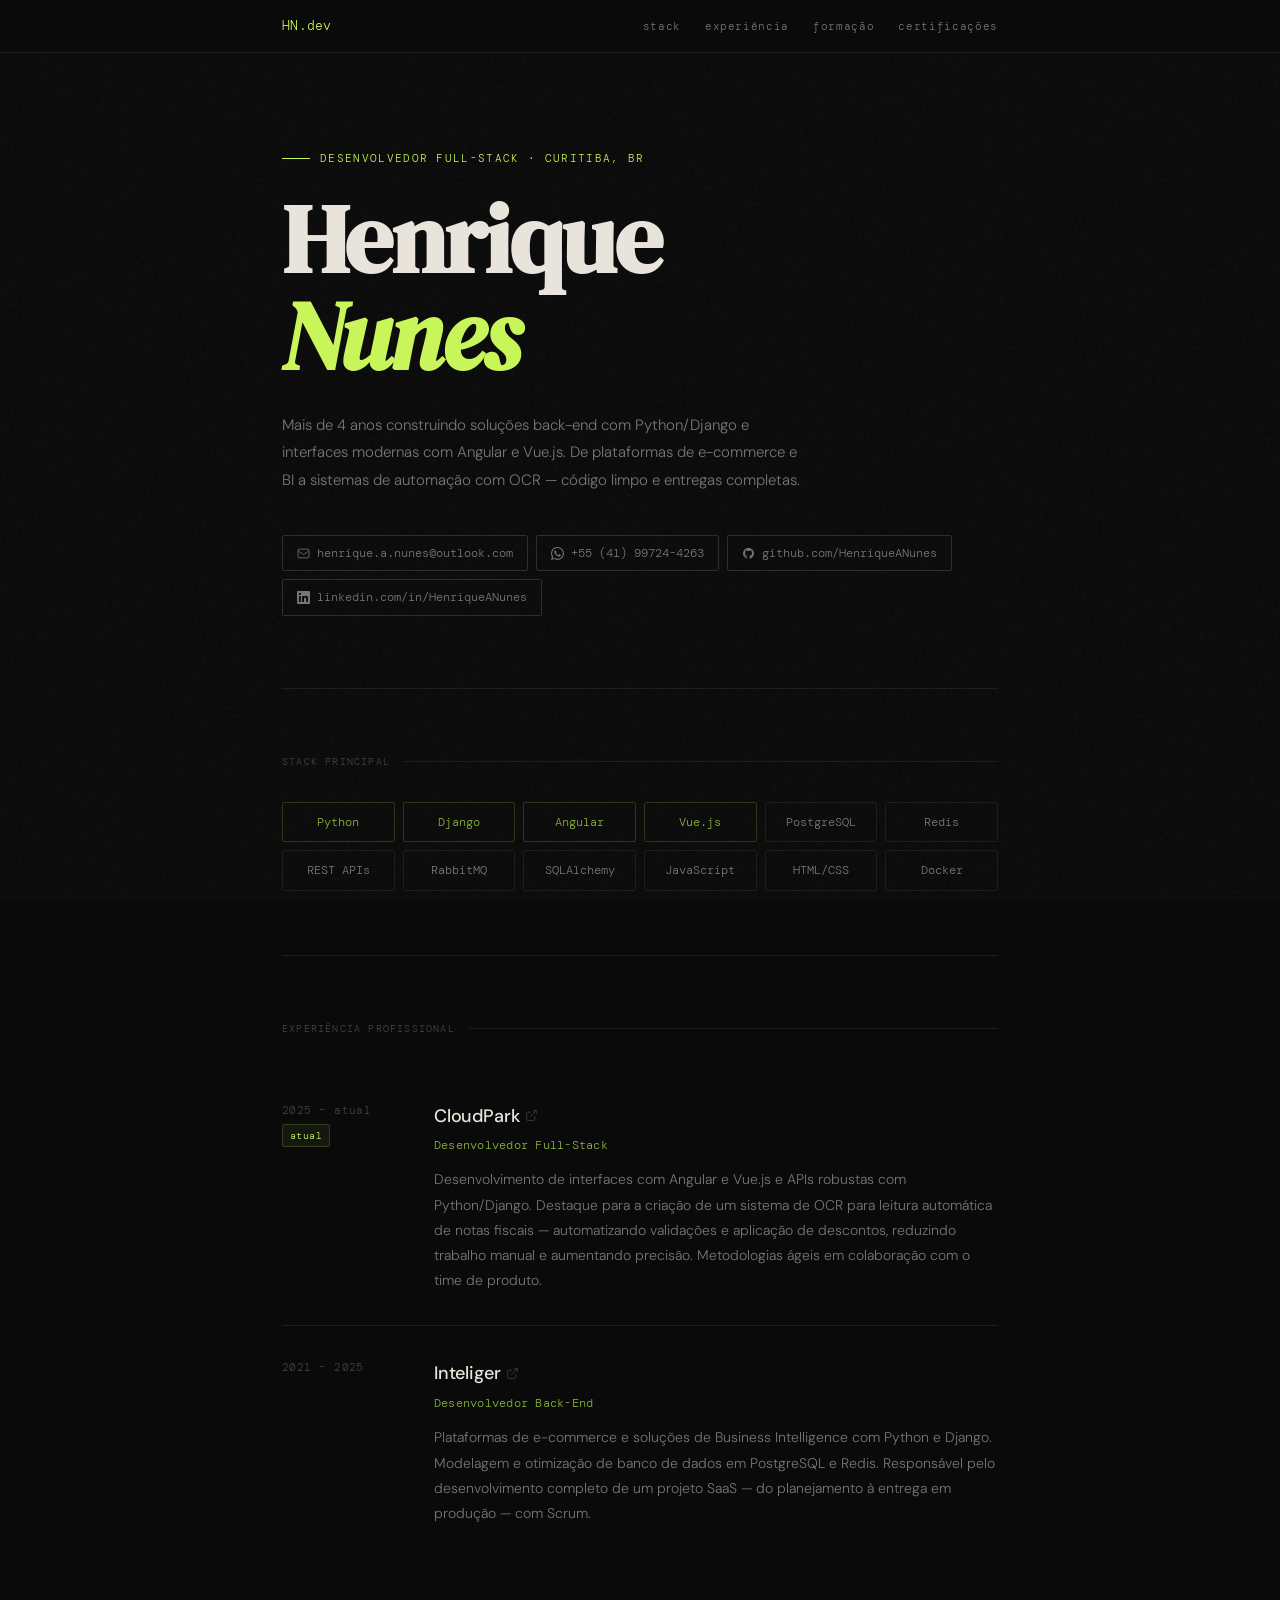
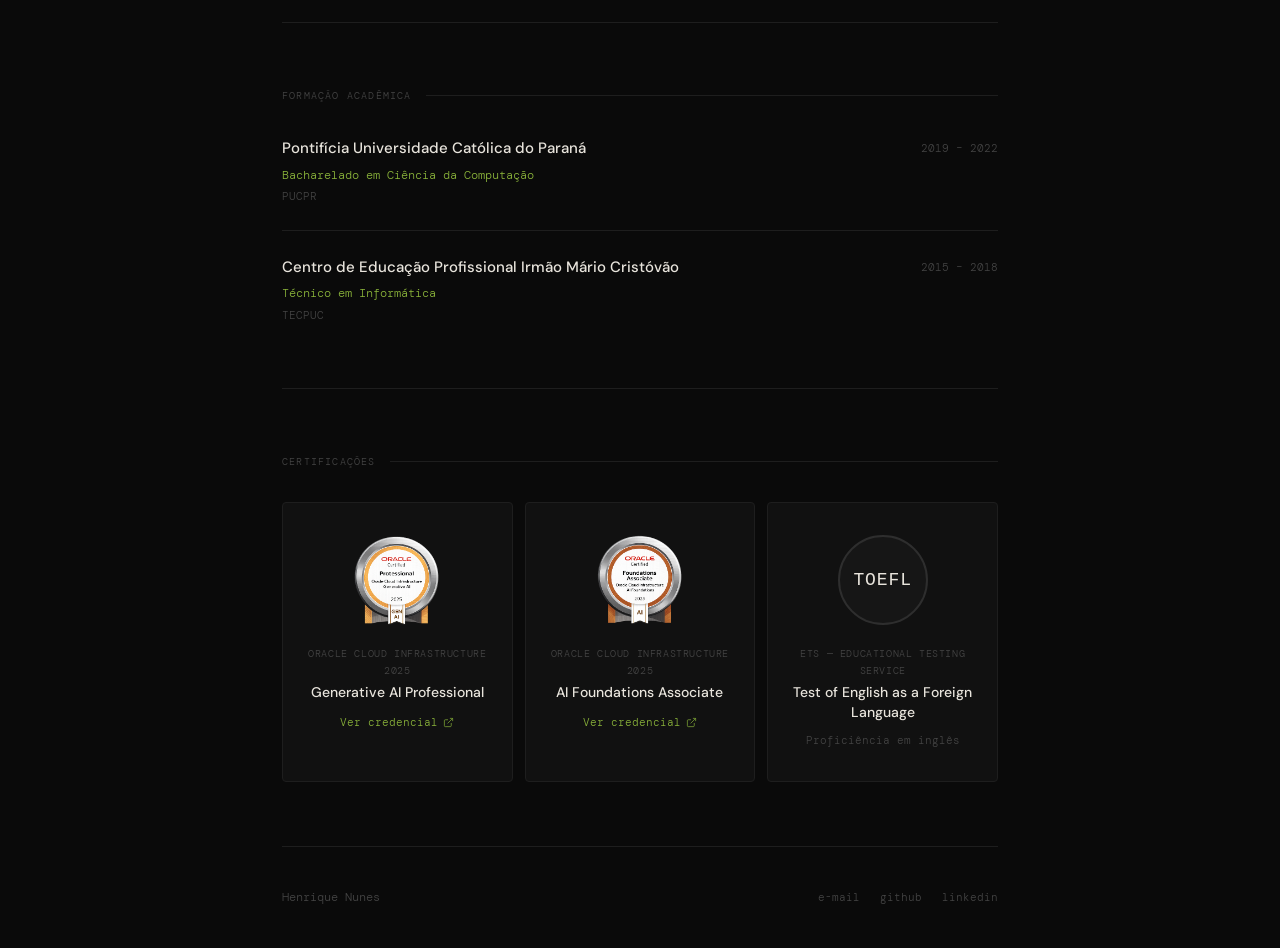
==== commit 3b11c1ef: "Corrigido html;" ====
--- a/html/index.html
+++ b/html/index.html
@@ -17,6 +17,7 @@
             <a href="#stack">stack</a>
             <a href="#exp">experiência</a>
             <a href="#edu">formação</a>
+            <a href="#certs">certificações</a>
         </div>
     </div>
 </nav>
@@ -34,7 +35,7 @@
                 <svg viewBox="0 0 24 24" fill="none" stroke="currentColor" stroke-width="1.5"><rect x="2" y="4" width="20" height="16" rx="2"/><path d="m2 7 10 7 10-7"/></svg>
                 henrique.a.nunes@outlook.com
             </a>
-            <a href="https://api.whatsapp.com/send?phone=5541997244263&text=Ol%C3%A1%20Henrique%20Nunes,%0AEstava%20avaliando%20o%20seu%20curr%C3%ADculo%20e%20gostaria%20de%20entrar%20em%20contato." target="_blank" rel="noopener">
+            <a href="https://api.whatsapp.com/send?phone=5541997244263&text=Ol%C3%A1%20Henrique%2C%20vi%20seu%20portf%C3%B3lio%20e%20gostaria%20de%20conversar!" target="_blank" rel="noopener">
                 <svg viewBox="0 0 24 24" fill="currentColor"><path d="M17.472 14.382c-.297-.149-1.758-.867-2.03-.967-.273-.099-.471-.148-.67.15-.197.297-.767.966-.94 1.164-.173.199-.347.223-.644.075-.297-.15-1.255-.463-2.39-1.475-.883-.788-1.48-1.761-1.653-2.059-.173-.297-.018-.458.13-.606.134-.133.298-.347.446-.52.149-.174.198-.298.298-.497.099-.198.05-.371-.025-.52-.075-.149-.669-1.612-.916-2.207-.242-.579-.487-.5-.669-.51-.173-.008-.371-.01-.57-.01-.198 0-.52.074-.792.372-.272.297-1.04 1.016-1.04 2.479 0 1.462 1.065 2.875 1.213 3.074.149.198 2.096 3.2 5.077 4.487.709.306 1.262.489 1.694.625.712.227 1.36.195 1.871.118.571-.085 1.758-.719 2.006-1.413.248-.694.248-1.289.173-1.413-.074-.124-.272-.198-.57-.347m-5.421 7.403h-.004a9.87 9.87 0 0 1-5.031-1.378l-.361-.214-3.741.982.998-3.648-.235-.374a9.86 9.86 0 0 1-1.51-5.26c.001-5.45 4.436-9.884 9.888-9.884 2.64 0 5.122 1.03 6.988 2.898a9.825 9.825 0 0 1 2.893 6.994c-.003 5.45-4.437 9.884-9.885 9.884m8.413-18.297A11.815 11.815 0 0 0 12.05 0C5.495 0 .16 5.335.157 11.892c0 2.096.547 4.142 1.588 5.945L.057 24l6.305-1.654a11.882 11.882 0 0 0 5.683 1.448h.005c6.554 0 11.89-5.335 11.893-11.893a11.821 11.821 0 0 0-3.48-8.413Z"/></svg>
                 +55 (41) 99724-4263
             </a>
@@ -52,10 +53,10 @@
     <section id="stack">
         <div class="section-label">Stack principal</div>
         <div class="stack-grid">
-            <div class="stack-item">Python</div>
-            <div class="stack-item">Django</div>
-            <div class="stack-item">Angular</div>
-            <div class="stack-item">Vue.js</div>
+            <div class="stack-item stack-item--accent">Python</div>
+            <div class="stack-item stack-item--accent">Django</div>
+            <div class="stack-item stack-item--accent">Angular</div>
+            <div class="stack-item stack-item--accent">Vue.js</div>
             <div class="stack-item">PostgreSQL</div>
             <div class="stack-item">Redis</div>
             <div class="stack-item">REST APIs</div>
@@ -76,10 +77,10 @@
                     <div class="exp-period">2025 – atual</div>
                     <div class="exp-current">atual</div>
                 </div>
-                <div>
+                <div class="exp-body">
                     <a class="exp-company" href="https://www.cloudpark.com.br" target="_blank" rel="noopener">
                         CloudPark
-                        <svg class="exp-link-icon" viewBox="0 0 24 24" fill="none" stroke="currentColor" stroke-width="1.5"><path d="M18 13v6a2 2 0 0 1-2 2H5a2 2 0 0 1-2-2V8a2 2 0 0 1 2-2h6"/><polyline points="15 3 21 3 21 9"/><line x1="10" y1="14" x2="21" y2="3"/></svg>
+                        <svg viewBox="0 0 24 24" fill="none" stroke="currentColor" stroke-width="1.5"><path d="M18 13v6a2 2 0 0 1-2 2H5a2 2 0 0 1-2-2V8a2 2 0 0 1 2-2h6"/><polyline points="15 3 21 3 21 9"/><line x1="10" y1="14" x2="21" y2="3"/></svg>
                     </a>
                     <div class="exp-role">Desenvolvedor Full-Stack</div>
                     <p class="exp-desc">
@@ -92,10 +93,10 @@
                 <div class="exp-meta">
                     <div class="exp-period">2021 – 2025</div>
                 </div>
-                <div>
+                <div class="exp-body">
                     <a class="exp-company" href="https://www.inteliger.com.br" target="_blank" rel="noopener">
                         Inteliger
-                        <svg class="exp-link-icon" viewBox="0 0 24 24" fill="none" stroke="currentColor" stroke-width="1.5"><path d="M18 13v6a2 2 0 0 1-2 2H5a2 2 0 0 1-2-2V8a2 2 0 0 1 2-2h6"/><polyline points="15 3 21 3 21 9"/><line x1="10" y1="14" x2="21" y2="3"/></svg>
+                        <svg viewBox="0 0 24 24" fill="none" stroke="currentColor" stroke-width="1.5"><path d="M18 13v6a2 2 0 0 1-2 2H5a2 2 0 0 1-2-2V8a2 2 0 0 1 2-2h6"/><polyline points="15 3 21 3 21 9"/><line x1="10" y1="14" x2="21" y2="3"/></svg>
                     </a>
                     <div class="exp-role">Desenvolvedor Back-End</div>
                     <p class="exp-desc">
@@ -114,6 +115,7 @@
                 <div>
                     <div class="edu-school">Pontifícia Universidade Católica do Paraná</div>
                     <div class="edu-degree">Bacharelado em Ciência da Computação</div>
+                    <div class="edu-place">PUCPR</div>
                 </div>
                 <div class="edu-period">2019 – 2022</div>
             </div>
@@ -121,42 +123,60 @@
                 <div>
                     <div class="edu-school">Centro de Educação Profissional Irmão Mário Cristóvão</div>
                     <div class="edu-degree">Técnico em Informática</div>
+                    <div class="edu-place">TECPUC</div>
                 </div>
                 <div class="edu-period">2015 – 2018</div>
             </div>
         </div>
+    </section>
 
-        <div class="section-label" style="margin-top: 2.5rem;">Certificações</div>
-        <div class="cert-list">
-            <a class="cert-item" href="https://catalog-education.oracle.com/ords/certview/sharebadge?id=D78F17CFDF8168D94D3DCD1B430284E3DC318ED053EAF82557130F92BA15E5D6" target="_blank" rel="noopener">
-                <img src="img/oracle_professional.png" alt="Oracle Generative AI Professional badge" class="cert-badge">
-                <div>
-                    <div class="cert-title">Oracle Cloud Infrastructure 2025</div>
-                    <div class="cert-sub">Generative AI Professional</div>
+    <section id="certs">
+        <div class="section-label">Certificações</div>
+        <div class="cert-grid">
+
+            <a class="cert-card" href="https://catalog-education.oracle.com/ords/certview/sharebadge?id=D78F17CFDF8168D94D3DCD1B430284E3DC318ED053EAF82557130F92BA15E5D6" target="_blank" rel="noopener">
+                <img src="img/oracle_professional.png" alt="Oracle Generative AI Professional">
+                <div class="cert-info">
+                    <div class="cert-issuer">Oracle Cloud Infrastructure 2025</div>
+                    <div class="cert-name">Generative AI Professional</div>
+                    <div class="cert-cta">
+                        Ver credencial
+                        <svg viewBox="0 0 24 24" fill="none" stroke="currentColor" stroke-width="1.5"><path d="M18 13v6a2 2 0 0 1-2 2H5a2 2 0 0 1-2-2V8a2 2 0 0 1 2-2h6"/><polyline points="15 3 21 3 21 9"/><line x1="10" y1="14" x2="21" y2="3"/></svg>
+                    </div>
                 </div>
-                <svg class="cert-arrow" viewBox="0 0 24 24" fill="none" stroke="currentColor" stroke-width="1.5"><path d="M18 13v6a2 2 0 0 1-2 2H5a2 2 0 0 1-2-2V8a2 2 0 0 1 2-2h6"/><polyline points="15 3 21 3 21 9"/><line x1="10" y1="14" x2="21" y2="3"/></svg>
             </a>
-            <a class="cert-item" href="https://catalog-education.oracle.com/ords/certview/sharebadge?id=2945C6F4670796ACE690F50E17608EF6744F6A7B29FE98E2BB36E9DD70C70FCF" target="_blank" rel="noopener">
-                <img src="img/oracle_associete.png" alt="Oracle AI Foundations Associate badge" class="cert-badge">
-                <div>
-                    <div class="cert-title">Oracle Cloud Infrastructure 2025</div>
-                    <div class="cert-sub">AI Foundations Associate</div>
+
+            <a class="cert-card" href="https://catalog-education.oracle.com/ords/certview/sharebadge?id=2945C6F4670796ACE690F50E17608EF6744F6A7B29FE98E2BB36E9DD70C70FCF" target="_blank" rel="noopener">
+                <img src="img/oracle_associete.png" alt="Oracle AI Foundations Associate">
+                <div class="cert-info">
+                    <div class="cert-issuer">Oracle Cloud Infrastructure 2025</div>
+                    <div class="cert-name">AI Foundations Associate</div>
+                    <div class="cert-cta">
+                        Ver credencial
+                        <svg viewBox="0 0 24 24" fill="none" stroke="currentColor" stroke-width="1.5"><path d="M18 13v6a2 2 0 0 1-2 2H5a2 2 0 0 1-2-2V8a2 2 0 0 1 2-2h6"/><polyline points="15 3 21 3 21 9"/><line x1="10" y1="14" x2="21" y2="3"/></svg>
+                    </div>
                 </div>
-                <svg class="cert-arrow" viewBox="0 0 24 24" fill="none" stroke="currentColor" stroke-width="1.5"><path d="M18 13v6a2 2 0 0 1-2 2H5a2 2 0 0 1-2-2V8a2 2 0 0 1 2-2h6"/><polyline points="15 3 21 3 21 9"/><line x1="10" y1="14" x2="21" y2="3"/></svg>
             </a>
-            <div class="cert-item cert-item--plain">
-                <div class="cert-toefl">TOEFL</div>
-                <div>
-                    <div class="cert-title">Test of English as a Foreign Language</div>
-                    <div class="cert-sub">Certificação internacional de proficiência</div>
+
+            <div class="cert-card cert-card--plain">
+                <div class="cert-toefl-badge">TOEFL</div>
+                <div class="cert-info">
+                    <div class="cert-issuer">ETS — Educational Testing Service</div>
+                    <div class="cert-name">Test of English as a Foreign Language</div>
+                    <div class="cert-lang-level">Proficiência em inglês</div>
                 </div>
             </div>
+
         </div>
     </section>
 
     <footer>
         <span class="footer-name">Henrique Nunes</span>
-        <span class="footer-copy">© 2025</span>
+        <div class="footer-links">
+            <a href="mailto:henrique.a.nunes@outlook.com">e-mail</a>
+            <a href="https://github.com/HenriqueANunes" target="_blank" rel="noopener">github</a>
+            <a href="https://linkedin.com/in/HenriqueANunes" target="_blank" rel="noopener">linkedin</a>
+        </div>
     </footer>
 
 </div>
--- a/html/style.css
+++ b/html/style.css
@@ -2,16 +2,17 @@
 
 :root {
     --bg: #0a0a0a;
-    --surface: #111111;
-    --surface2: #181818;
-    --border: #1f1f1f;
-    --border-accent: #2a2a2a;
-    --text: #ece8e0;
+    --surface: #111;
+    --surface-2: #161616;
+    --border: #1e1e1e;
+    --border-hover: #2e2e2e;
+    --text: #e8e4dc;
     --muted: #777;
     --dim: #444;
     --accent: #c8f55a;
-    --accent-dim: #7a9e2e;
-    --accent-glow: rgba(200,245,90,0.06);
+    --accent-dim: #8ab33a;
+    --accent-bg: rgba(200,245,90,0.06);
+    --accent-border: rgba(200,245,90,0.18);
     --mono: 'DM Mono', monospace;
     --serif: 'DM Serif Display', serif;
     --sans: 'DM Sans', sans-serif;
@@ -38,7 +39,7 @@
 }
 
 .container {
-    max-width: 760px;
+    max-width: 780px;
     margin: 0 auto;
     padding: 0 2rem;
     position: relative;
@@ -51,14 +52,14 @@
     top: 0;
     z-index: 100;
     border-bottom: 1px solid var(--border);
-    background: rgba(10,10,10,0.88);
+    background: rgba(10,10,10,0.9);
     backdrop-filter: blur(16px);
 }
 nav .container {
     display: flex;
     align-items: center;
     justify-content: space-between;
-    height: 50px;
+    height: 52px;
 }
 .nav-logo {
     font-family: var(--mono);
@@ -69,17 +70,17 @@
 .nav-links { display: flex; gap: 1.5rem; }
 .nav-links a {
     font-family: var(--mono);
-    font-size: 12px;
+    font-size: 11px;
     color: var(--muted);
     text-decoration: none;
-    letter-spacing: 0.05em;
+    letter-spacing: 0.06em;
     transition: color 0.2s;
 }
 .nav-links a:hover { color: var(--text); }
 
 /* ── HERO ── */
 .hero {
-    padding: 5.5rem 0 3.5rem;
+    padding: 6rem 0 4.5rem;
     border-bottom: 1px solid var(--border);
 }
 .hero-tag {
@@ -88,25 +89,25 @@
     color: var(--accent);
     letter-spacing: 0.12em;
     text-transform: uppercase;
-    margin-bottom: 1.25rem;
-    display: flex;
-    align-items: center;
-    gap: 8px;
+    margin-bottom: 1.5rem;
+    display: flex;
+    align-items: center;
+    gap: 10px;
 }
 .hero-tag::before {
     content: '';
     display: block;
-    width: 20px;
+    width: 28px;
     height: 1px;
     background: var(--accent);
 }
 h1 {
     font-family: var(--serif);
-    font-size: clamp(3rem, 8vw, 5.5rem);
+    font-size: clamp(3.2rem, 9vw, 6rem);
     line-height: 1.0;
     letter-spacing: -0.02em;
     color: var(--text);
-    margin-bottom: 1.25rem;
+    margin-bottom: 1.75rem;
 }
 h1 em {
     font-style: italic;
@@ -116,8 +117,8 @@
     max-width: 520px;
     font-size: 15px;
     color: var(--muted);
-    line-height: 1.8;
-    margin-bottom: 2rem;
+    line-height: 1.85;
+    margin-bottom: 2.5rem;
 }
 .hero-links {
     display: flex;
@@ -129,23 +130,24 @@
     font-size: 12px;
     color: var(--muted);
     text-decoration: none;
-    border: 1px solid var(--border-accent);
-    padding: 6px 14px;
+    border: 1px solid var(--border-hover);
+    padding: 7px 14px;
     border-radius: 2px;
     display: flex;
     align-items: center;
-    gap: 6px;
+    gap: 7px;
     transition: border-color 0.2s, color 0.2s, background 0.2s;
 }
 .hero-links a:hover {
     border-color: var(--accent);
     color: var(--accent);
-    background: var(--accent-glow);
+    background: var(--accent-bg);
 }
 .hero-links a svg { width: 13px; height: 13px; flex-shrink: 0; }
 
 /* ── SECTIONS ── */
-section { padding: 3.5rem 0; border-bottom: 1px solid var(--border); }
+section { padding: 4rem 0; border-bottom: 1px solid var(--border); }
+
 .section-label {
     font-family: var(--mono);
     font-size: 10px;
@@ -155,7 +157,7 @@
     margin-bottom: 2rem;
     display: flex;
     align-items: center;
-    gap: 12px;
+    gap: 14px;
 }
 .section-label::after {
     content: '';
@@ -168,95 +170,123 @@
 .stack-grid {
     display: grid;
     grid-template-columns: repeat(auto-fill, minmax(110px, 1fr));
-    gap: 6px;
+    gap: 8px;
 }
 .stack-item {
     font-family: var(--mono);
     font-size: 12px;
-    padding: 8px 12px;
+    padding: 9px 12px;
     border: 1px solid var(--border);
     border-radius: 2px;
     color: var(--muted);
     transition: border-color 0.2s, color 0.2s, background 0.2s;
     cursor: default;
+    text-align: center;
 }
 .stack-item:hover {
     border-color: var(--accent);
     color: var(--accent);
-    background: var(--accent-glow);
+    background: var(--accent-bg);
+}
+.stack-item--accent {
+    border-color: var(--accent-border);
+    color: var(--accent-dim);
+}
+.stack-item--accent:hover {
+    border-color: var(--accent);
+    color: var(--accent);
 }
 
 /* ── EXPERIENCE ── */
-.exp-list { display: flex; flex-direction: column; gap: 2.5rem; }
-.exp-item { display: grid; grid-template-columns: 120px 1fr; gap: 1.5rem; }
-.exp-meta { padding-top: 4px; }
+.exp-list { display: flex; flex-direction: column; gap: 0; }
+
+.exp-item {
+    display: grid;
+    grid-template-columns: 120px 1fr;
+    gap: 2rem;
+    padding: 2rem 0;
+    border-bottom: 1px solid var(--border);
+}
+.exp-item:last-child { border-bottom: none; }
+
+.exp-meta { padding-top: 2px; }
 .exp-period {
     font-family: var(--mono);
     font-size: 11px;
     color: var(--dim);
-    letter-spacing: 0.05em;
+    letter-spacing: 0.04em;
+    line-height: 1.4;
 }
 .exp-current {
     display: inline-block;
     font-family: var(--mono);
     font-size: 10px;
     color: var(--accent);
-    background: rgba(200,245,90,0.08);
-    border: 1px solid rgba(200,245,90,0.18);
-    padding: 2px 6px;
+    background: var(--accent-bg);
+    border: 1px solid var(--accent-border);
+    padding: 2px 7px;
     border-radius: 2px;
-    margin-top: 5px;
-}
+    margin-top: 6px;
+    letter-spacing: 0.04em;
+}
+
 .exp-company {
-    font-size: 17px;
+    display: inline-flex;
+    align-items: center;
+    gap: 6px;
+    font-size: 18px;
     font-weight: 500;
     color: var(--text);
     letter-spacing: -0.01em;
     text-decoration: none;
-    display: inline-flex;
-    align-items: center;
-    gap: 6px;
     transition: color 0.2s;
-}
+    margin-bottom: 4px;
+}
+.exp-company svg { width: 13px; height: 13px; color: var(--dim); transition: color 0.2s; }
 .exp-company:hover { color: var(--accent); }
-.exp-link-icon {
-    width: 13px;
-    height: 13px;
-    opacity: 0.3;
-    transition: opacity 0.2s;
-    flex-shrink: 0;
-}
-.exp-company:hover .exp-link-icon { opacity: 0.8; }
+.exp-company:hover svg { color: var(--accent); }
+
 .exp-role {
     font-family: var(--mono);
     font-size: 12px;
     color: var(--accent-dim);
-    margin: 3px 0 0.6rem;
+    margin-bottom: 0.75rem;
+    letter-spacing: 0.02em;
 }
 .exp-desc {
     font-size: 14px;
     color: var(--muted);
-    line-height: 1.75;
+    line-height: 1.8;
 }
 
 /* ── EDUCATION ── */
-.edu-list { display: flex; flex-direction: column; gap: 0; }
+.edu-list { display: flex; flex-direction: column; }
 .edu-item {
     display: flex;
     justify-content: space-between;
     align-items: flex-start;
-    gap: 1rem;
-    padding: 1.25rem 0;
+    gap: 1.5rem;
+    padding: 1.5rem 0;
     border-bottom: 1px solid var(--border);
 }
 .edu-item:first-child { padding-top: 0; }
-.edu-item:last-child { border-bottom: none; }
-.edu-school { font-size: 15px; font-weight: 500; color: var(--text); }
+.edu-item:last-child { border-bottom: none; padding-bottom: 0; }
+.edu-school {
+    font-size: 15px;
+    font-weight: 500;
+    color: var(--text);
+    margin-bottom: 3px;
+}
 .edu-degree {
     font-family: var(--mono);
     font-size: 12px;
     color: var(--accent-dim);
-    margin-top: 3px;
+    margin-bottom: 2px;
+}
+.edu-place {
+    font-family: var(--mono);
+    font-size: 11px;
+    color: var(--dim);
 }
 .edu-period {
     font-family: var(--mono);
@@ -264,70 +294,102 @@
     color: var(--dim);
     white-space: nowrap;
     padding-top: 3px;
+    flex-shrink: 0;
 }
 
 /* ── CERTIFICATIONS ── */
-.cert-list { display: flex; flex-direction: column; gap: 8px; }
-
-.cert-item {
-    display: flex;
-    align-items: center;
-    gap: 16px;
-    padding: 14px 16px;
+.cert-grid {
+    display: grid;
+    grid-template-columns: repeat(auto-fill, minmax(220px, 1fr));
+    gap: 12px;
+}
+.cert-card {
+    display: flex;
+    flex-direction: column;
+    align-items: center;
+    text-align: center;
+    padding: 2rem 1.5rem;
     border: 1px solid var(--border);
     border-radius: 4px;
+    text-decoration: none;
     background: var(--surface);
-    text-decoration: none;
-    color: var(--text);
-    transition: border-color 0.2s, background 0.2s;
-}
-.cert-item:not(.cert-item--plain):hover {
-    border-color: var(--border-accent);
-    background: var(--surface2);
-}
-.cert-badge {
-    width: 48px;
-    height: 48px;
+    transition: border-color 0.2s, background 0.2s, transform 0.2s;
+    gap: 1.25rem;
+}
+.cert-card:hover {
+    border-color: var(--accent-border);
+    background: var(--surface-2);
+    transform: translateY(-2px);
+}
+.cert-card img {
+    width: 90px;
+    height: 90px;
     object-fit: contain;
+}
+.cert-card--plain {
+    cursor: default;
+}
+.cert-card--plain:hover {
+    transform: none;
+    border-color: var(--border);
+    background: var(--surface);
+}
+
+.cert-toefl-badge {
+    width: 90px;
+    height: 90px;
+    border-radius: 50%;
+    background: var(--surface-2);
+    border: 2px solid var(--border-hover);
+    display: flex;
+    align-items: center;
+    justify-content: center;
+    font-family: var(--mono);
+    font-size: 18px;
+    font-weight: 500;
+    color: var(--text);
+    letter-spacing: 0.05em;
     flex-shrink: 0;
 }
-.cert-toefl {
-    width: 48px;
-    height: 48px;
-    border: 1px solid var(--border-accent);
-    border-radius: 4px;
-    display: flex;
+
+.cert-info { display: flex; flex-direction: column; gap: 4px; }
+.cert-issuer {
+    font-family: var(--mono);
+    font-size: 10px;
+    color: var(--dim);
+    letter-spacing: 0.06em;
+    text-transform: uppercase;
+}
+.cert-name {
+    font-size: 14px;
+    font-weight: 500;
+    color: var(--text);
+    line-height: 1.4;
+}
+.cert-cta {
+    display: inline-flex;
     align-items: center;
     justify-content: center;
-    font-family: var(--mono);
-    font-size: 11px;
-    color: var(--dim);
-    flex-shrink: 0;
-}
-.cert-title {
-    font-size: 13px;
-    font-weight: 500;
-    color: var(--text);
-}
-.cert-sub {
-    font-family: var(--mono);
-    font-size: 11px;
-    color: var(--muted);
-    margin-top: 2px;
-}
-.cert-arrow {
-    width: 14px;
-    height: 14px;
-    color: var(--dim);
-    margin-left: auto;
-    flex-shrink: 0;
+    gap: 5px;
+    font-family: var(--mono);
+    font-size: 11px;
+    color: var(--accent-dim);
+    margin-top: 6px;
     transition: color 0.2s;
 }
-.cert-item:hover .cert-arrow { color: var(--accent); }
+.cert-cta svg { width: 11px; height: 11px; }
+.cert-card:hover .cert-cta { color: var(--accent); }
+
+.cert-lang-level {
+    font-family: var(--mono);
+    font-size: 11px;
+    color: var(--dim);
+    margin-top: 4px;
+}
 
 /* ── FOOTER ── */
 footer {
-    padding: 2rem 0;
+    padding: 2.5rem 0;
     display: flex;
     align-items: center;
     justify-content: space-between;
@@ -337,24 +399,36 @@
     font-size: 12px;
     color: var(--dim);
 }
-.footer-copy {
-    font-family: var(--mono);
-    font-size: 11px;
-    color: var(--dim);
-}
+.footer-links {
+    display: flex;
+    gap: 1.25rem;
+}
+.footer-links a {
+    font-family: var(--mono);
+    font-size: 11px;
+    color: var(--dim);
+    text-decoration: none;
+    transition: color 0.2s;
+}
+.footer-links a:hover { color: var(--muted); }
 
 /* ── ANIMATIONS ── */
 @keyframes fadeUp {
-    from { opacity: 0; transform: translateY(12px); }
+    from { opacity: 0; transform: translateY(16px); }
     to   { opacity: 1; transform: translateY(0); }
 }
 .hero-tag   { animation: fadeUp 0.5s ease both; }
-h1          { animation: fadeUp 0.5s 0.08s ease both; }
-.hero-bio   { animation: fadeUp 0.5s 0.16s ease both; }
-.hero-links { animation: fadeUp 0.5s 0.24s ease both; }
-
+h1          { animation: fadeUp 0.5s 0.1s ease both; }
+.hero-bio   { animation: fadeUp 0.5s 0.2s ease both; }
+.hero-links { animation: fadeUp 0.5s 0.3s ease both; }
+
+/* ── RESPONSIVE ── */
 @media (max-width: 580px) {
-    .exp-item { grid-template-columns: 1fr; gap: 0.2rem; }
-    .edu-item { flex-direction: column; }
-    .cert-item { padding: 12px; gap: 12px; }
+    .exp-item { grid-template-columns: 1fr; gap: 0.5rem; }
+    .exp-meta { display: flex; align-items: center; gap: 10px; }
+    .exp-current { margin-top: 0; }
+    .edu-item { flex-direction: column; gap: 0.25rem; }
+    .edu-period { padding-top: 0; }
+    .cert-grid { grid-template-columns: 1fr; }
+    .nav-links { gap: 1rem; }
 }
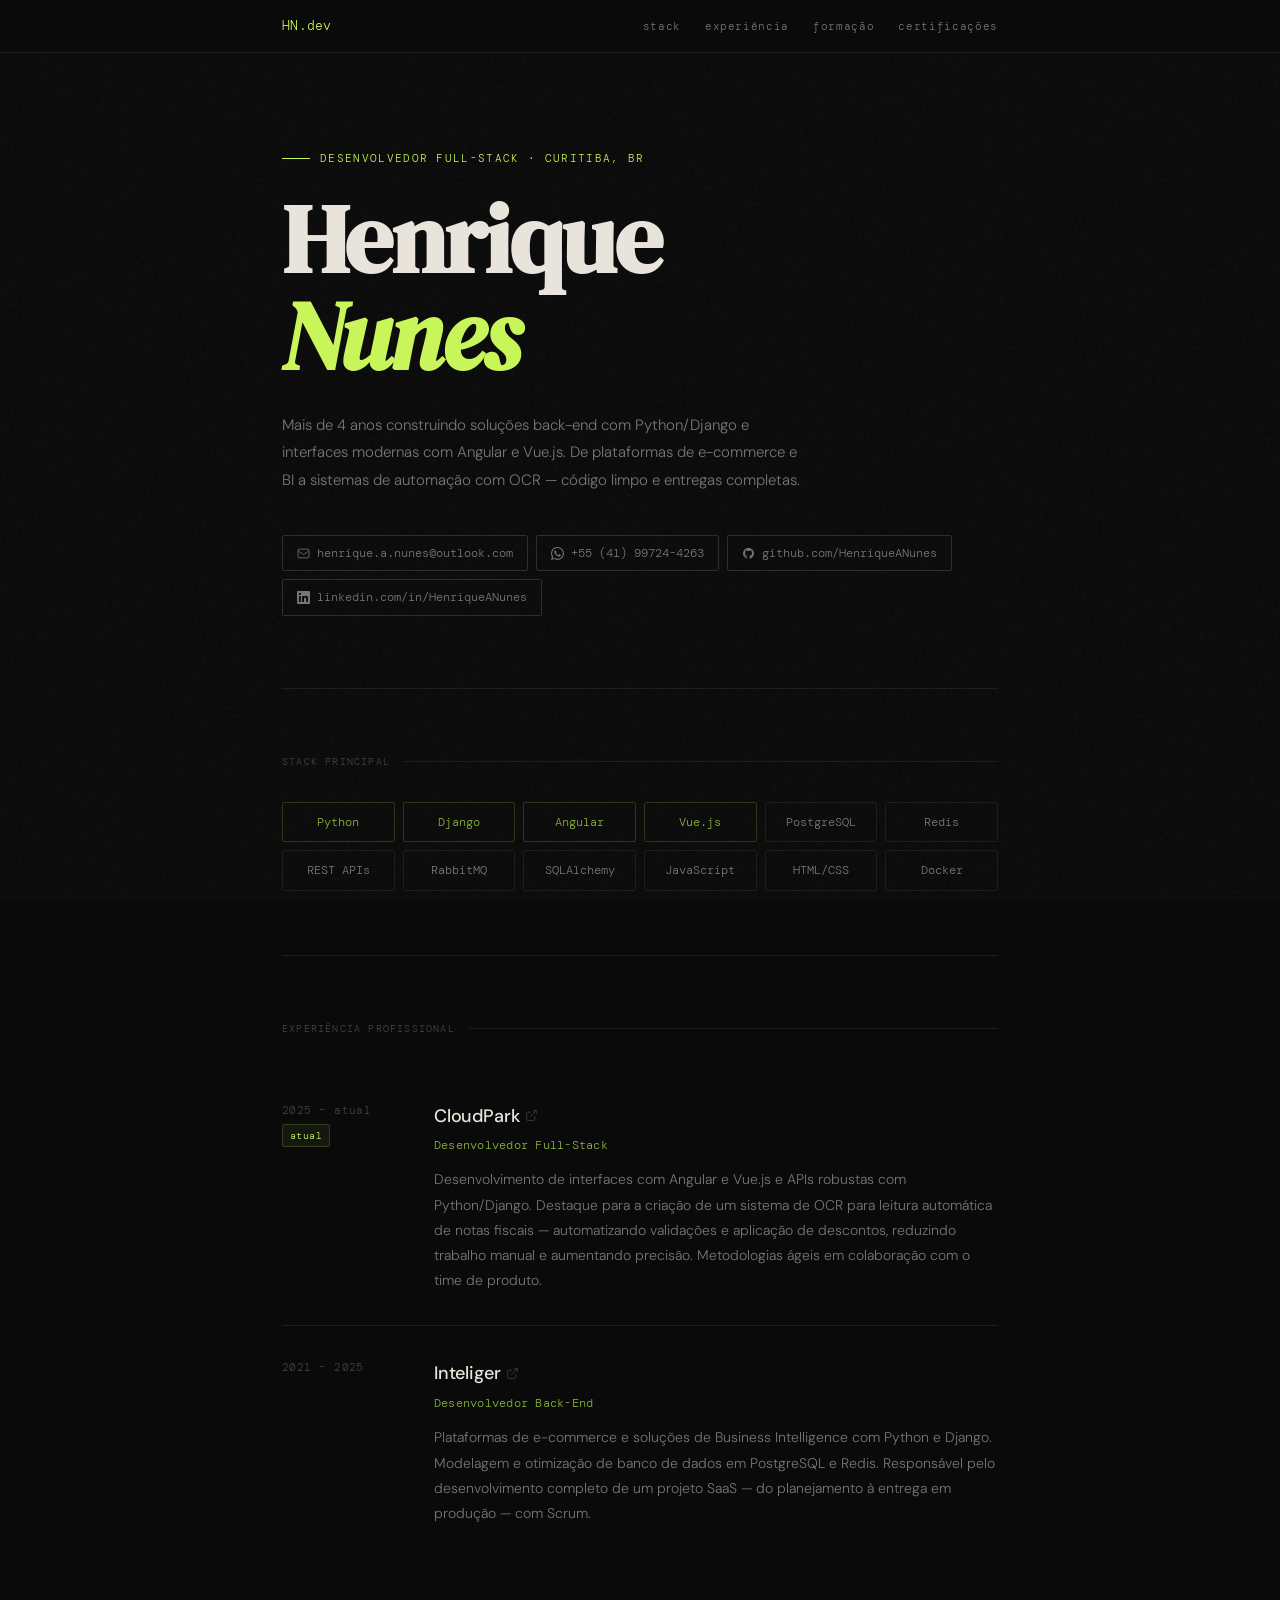
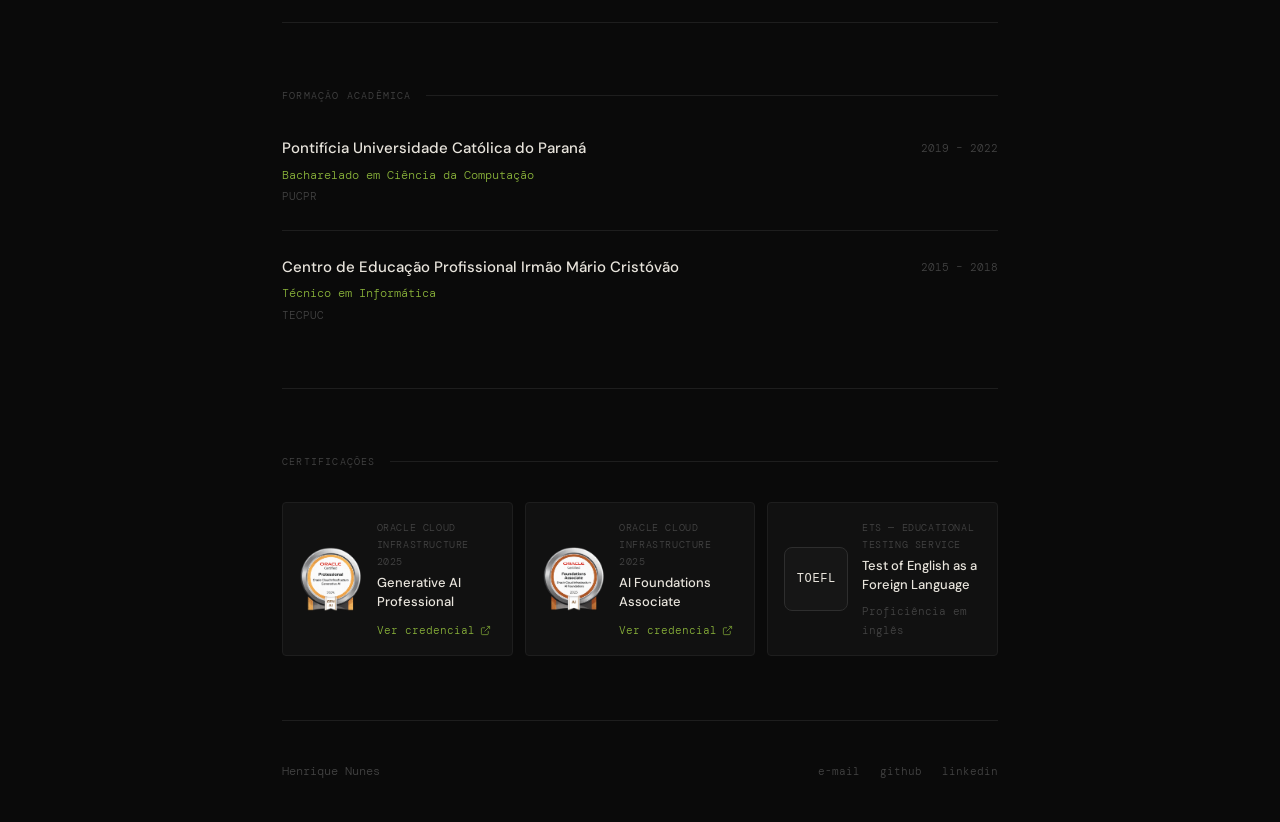
==== commit 904f3e79: "Atualizado o CSS para melhorar o estilo e responsividade das seções de certificação; ajustados taman" ====
--- a/html/index.html
+++ b/html/index.html
@@ -6,7 +6,7 @@
     <title>Henrique Nunes — Desenvolvedor Full-Stack</title>
     <link rel="preconnect" href="https://fonts.googleapis.com">
     <link href="https://fonts.googleapis.com/css2?family=DM+Serif+Display:ital@0;1&family=DM+Mono:wght@400;500&family=DM+Sans:wght@300;400;500&display=swap" rel="stylesheet">
-    <link rel="stylesheet" href="style.css">
+    <link rel="stylesheet" href="style.css?v=20260524-1">
 </head>
 <body>
 
@@ -32,19 +32,19 @@
         </p>
         <div class="hero-links">
             <a href="mailto:henrique.a.nunes@outlook.com">
-                <svg viewBox="0 0 24 24" fill="none" stroke="currentColor" stroke-width="1.5"><rect x="2" y="4" width="20" height="16" rx="2"/><path d="m2 7 10 7 10-7"/></svg>
+                <svg width="13" height="13" viewBox="0 0 24 24" fill="none" stroke="currentColor" stroke-width="1.5"><rect x="2" y="4" width="20" height="16" rx="2"/><path d="m2 7 10 7 10-7"/></svg>
                 henrique.a.nunes@outlook.com
             </a>
             <a href="https://api.whatsapp.com/send?phone=5541997244263&text=Ol%C3%A1%20Henrique%2C%20vi%20seu%20portf%C3%B3lio%20e%20gostaria%20de%20conversar!" target="_blank" rel="noopener">
-                <svg viewBox="0 0 24 24" fill="currentColor"><path d="M17.472 14.382c-.297-.149-1.758-.867-2.03-.967-.273-.099-.471-.148-.67.15-.197.297-.767.966-.94 1.164-.173.199-.347.223-.644.075-.297-.15-1.255-.463-2.39-1.475-.883-.788-1.48-1.761-1.653-2.059-.173-.297-.018-.458.13-.606.134-.133.298-.347.446-.52.149-.174.198-.298.298-.497.099-.198.05-.371-.025-.52-.075-.149-.669-1.612-.916-2.207-.242-.579-.487-.5-.669-.51-.173-.008-.371-.01-.57-.01-.198 0-.52.074-.792.372-.272.297-1.04 1.016-1.04 2.479 0 1.462 1.065 2.875 1.213 3.074.149.198 2.096 3.2 5.077 4.487.709.306 1.262.489 1.694.625.712.227 1.36.195 1.871.118.571-.085 1.758-.719 2.006-1.413.248-.694.248-1.289.173-1.413-.074-.124-.272-.198-.57-.347m-5.421 7.403h-.004a9.87 9.87 0 0 1-5.031-1.378l-.361-.214-3.741.982.998-3.648-.235-.374a9.86 9.86 0 0 1-1.51-5.26c.001-5.45 4.436-9.884 9.888-9.884 2.64 0 5.122 1.03 6.988 2.898a9.825 9.825 0 0 1 2.893 6.994c-.003 5.45-4.437 9.884-9.885 9.884m8.413-18.297A11.815 11.815 0 0 0 12.05 0C5.495 0 .16 5.335.157 11.892c0 2.096.547 4.142 1.588 5.945L.057 24l6.305-1.654a11.882 11.882 0 0 0 5.683 1.448h.005c6.554 0 11.89-5.335 11.893-11.893a11.821 11.821 0 0 0-3.48-8.413Z"/></svg>
+                <svg width="13" height="13" viewBox="0 0 24 24" fill="currentColor"><path d="M17.472 14.382c-.297-.149-1.758-.867-2.03-.967-.273-.099-.471-.148-.67.15-.197.297-.767.966-.94 1.164-.173.199-.347.223-.644.075-.297-.15-1.255-.463-2.39-1.475-.883-.788-1.48-1.761-1.653-2.059-.173-.297-.018-.458.13-.606.134-.133.298-.347.446-.52.149-.174.198-.298.298-.497.099-.198.05-.371-.025-.52-.075-.149-.669-1.612-.916-2.207-.242-.579-.487-.5-.669-.51-.173-.008-.371-.01-.57-.01-.198 0-.52.074-.792.372-.272.297-1.04 1.016-1.04 2.479 0 1.462 1.065 2.875 1.213 3.074.149.198 2.096 3.2 5.077 4.487.709.306 1.262.489 1.694.625.712.227 1.36.195 1.871.118.571-.085 1.758-.719 2.006-1.413.248-.694.248-1.289.173-1.413-.074-.124-.272-.198-.57-.347m-5.421 7.403h-.004a9.87 9.87 0 0 1-5.031-1.378l-.361-.214-3.741.982.998-3.648-.235-.374a9.86 9.86 0 0 1-1.51-5.26c.001-5.45 4.436-9.884 9.888-9.884 2.64 0 5.122 1.03 6.988 2.898a9.825 9.825 0 0 1 2.893 6.994c-.003 5.45-4.437 9.884-9.885 9.884m8.413-18.297A11.815 11.815 0 0 0 12.05 0C5.495 0 .16 5.335.157 11.892c0 2.096.547 4.142 1.588 5.945L.057 24l6.305-1.654a11.882 11.882 0 0 0 5.683 1.448h.005c6.554 0 11.89-5.335 11.893-11.893a11.821 11.821 0 0 0-3.48-8.413Z"/></svg>
                 +55 (41) 99724-4263
             </a>
             <a href="https://github.com/HenriqueANunes" target="_blank" rel="noopener">
-                <svg viewBox="0 0 24 24" fill="currentColor"><path d="M12 2C6.477 2 2 6.477 2 12c0 4.418 2.865 8.166 6.839 9.489.5.092.682-.217.682-.482 0-.237-.009-.868-.013-1.703-2.782.604-3.369-1.342-3.369-1.342-.454-1.154-1.11-1.461-1.11-1.461-.908-.62.069-.608.069-.608 1.003.07 1.531 1.03 1.531 1.03.892 1.529 2.341 1.087 2.91.832.092-.647.35-1.088.636-1.338-2.22-.253-4.555-1.11-4.555-4.943 0-1.091.39-1.984 1.029-2.683-.103-.253-.446-1.27.098-2.647 0 0 .84-.268 2.75 1.026A9.578 9.578 0 0 1 12 6.836a9.59 9.59 0 0 1 2.504.337c1.909-1.294 2.747-1.026 2.747-1.026.546 1.377.202 2.394.1 2.647.64.699 1.028 1.592 1.028 2.683 0 3.842-2.339 4.687-4.566 4.935.359.309.678.919.678 1.852 0 1.336-.012 2.415-.012 2.743 0 .267.18.579.688.481C19.138 20.163 22 16.418 22 12c0-5.523-4.477-10-10-10z"/></svg>
+                <svg width="13" height="13" viewBox="0 0 24 24" fill="currentColor"><path d="M12 2C6.477 2 2 6.477 2 12c0 4.418 2.865 8.166 6.839 9.489.5.092.682-.217.682-.482 0-.237-.009-.868-.013-1.703-2.782.604-3.369-1.342-3.369-1.342-.454-1.154-1.11-1.461-1.11-1.461-.908-.62.069-.608.069-.608 1.003.07 1.531 1.03 1.531 1.03.892 1.529 2.341 1.087 2.91.832.092-.647.35-1.088.636-1.338-2.22-.253-4.555-1.11-4.555-4.943 0-1.091.39-1.984 1.029-2.683-.103-.253-.446-1.27.098-2.647 0 0 .84-.268 2.75 1.026A9.578 9.578 0 0 1 12 6.836a9.59 9.59 0 0 1 2.504.337c1.909-1.294 2.747-1.026 2.747-1.026.546 1.377.202 2.394.1 2.647.64.699 1.028 1.592 1.028 2.683 0 3.842-2.339 4.687-4.566 4.935.359.309.678.919.678 1.852 0 1.336-.012 2.415-.012 2.743 0 .267.18.579.688.481C19.138 20.163 22 16.418 22 12c0-5.523-4.477-10-10-10z"/></svg>
                 github.com/HenriqueANunes
             </a>
             <a href="https://linkedin.com/in/HenriqueANunes" target="_blank" rel="noopener">
-                <svg viewBox="0 0 24 24" fill="currentColor"><path d="M20.447 20.452h-3.554v-5.569c0-1.328-.027-3.037-1.852-3.037-1.853 0-2.136 1.445-2.136 2.939v5.667H9.351V9h3.414v1.561h.046c.477-.9 1.637-1.85 3.37-1.85 3.601 0 4.267 2.37 4.267 5.455v6.286zM5.337 7.433a2.062 2.062 0 0 1-2.063-2.065 2.064 2.064 0 1 1 2.063 2.065zm1.782 13.019H3.555V9h3.564v11.452zM22.225 0H1.771C.792 0 0 .774 0 1.729v20.542C0 23.227.792 24 1.771 24h20.451C23.2 24 24 23.227 24 22.271V1.729C24 .774 23.2 0 22.222 0h.003z"/></svg>
+                <svg width="13" height="13" viewBox="0 0 24 24" fill="currentColor"><path d="M20.447 20.452h-3.554v-5.569c0-1.328-.027-3.037-1.852-3.037-1.853 0-2.136 1.445-2.136 2.939v5.667H9.351V9h3.414v1.561h.046c.477-.9 1.637-1.85 3.37-1.85 3.601 0 4.267 2.37 4.267 5.455v6.286zM5.337 7.433a2.062 2.062 0 0 1-2.063-2.065 2.064 2.064 0 1 1 2.063 2.065zm1.782 13.019H3.555V9h3.564v11.452zM22.225 0H1.771C.792 0 0 .774 0 1.729v20.542C0 23.227.792 24 1.771 24h20.451C23.2 24 24 23.227 24 22.271V1.729C24 .774 23.2 0 22.222 0h.003z"/></svg>
                 linkedin.com/in/HenriqueANunes
             </a>
         </div>
@@ -80,7 +80,7 @@
                 <div class="exp-body">
                     <a class="exp-company" href="https://www.cloudpark.com.br" target="_blank" rel="noopener">
                         CloudPark
-                        <svg viewBox="0 0 24 24" fill="none" stroke="currentColor" stroke-width="1.5"><path d="M18 13v6a2 2 0 0 1-2 2H5a2 2 0 0 1-2-2V8a2 2 0 0 1 2-2h6"/><polyline points="15 3 21 3 21 9"/><line x1="10" y1="14" x2="21" y2="3"/></svg>
+                        <svg width="13" height="13" viewBox="0 0 24 24" fill="none" stroke="currentColor" stroke-width="1.5"><path d="M18 13v6a2 2 0 0 1-2 2H5a2 2 0 0 1-2-2V8a2 2 0 0 1 2-2h6"/><polyline points="15 3 21 3 21 9"/><line x1="10" y1="14" x2="21" y2="3"/></svg>
                     </a>
                     <div class="exp-role">Desenvolvedor Full-Stack</div>
                     <p class="exp-desc">
@@ -96,7 +96,7 @@
                 <div class="exp-body">
                     <a class="exp-company" href="https://www.inteliger.com.br" target="_blank" rel="noopener">
                         Inteliger
-                        <svg viewBox="0 0 24 24" fill="none" stroke="currentColor" stroke-width="1.5"><path d="M18 13v6a2 2 0 0 1-2 2H5a2 2 0 0 1-2-2V8a2 2 0 0 1 2-2h6"/><polyline points="15 3 21 3 21 9"/><line x1="10" y1="14" x2="21" y2="3"/></svg>
+                        <svg width="13" height="13" viewBox="0 0 24 24" fill="none" stroke="currentColor" stroke-width="1.5"><path d="M18 13v6a2 2 0 0 1-2 2H5a2 2 0 0 1-2-2V8a2 2 0 0 1 2-2h6"/><polyline points="15 3 21 3 21 9"/><line x1="10" y1="14" x2="21" y2="3"/></svg>
                     </a>
                     <div class="exp-role">Desenvolvedor Back-End</div>
                     <p class="exp-desc">
@@ -141,7 +141,7 @@
                     <div class="cert-name">Generative AI Professional</div>
                     <div class="cert-cta">
                         Ver credencial
-                        <svg viewBox="0 0 24 24" fill="none" stroke="currentColor" stroke-width="1.5"><path d="M18 13v6a2 2 0 0 1-2 2H5a2 2 0 0 1-2-2V8a2 2 0 0 1 2-2h6"/><polyline points="15 3 21 3 21 9"/><line x1="10" y1="14" x2="21" y2="3"/></svg>
+                        <svg width="11" height="11" viewBox="0 0 24 24" fill="none" stroke="currentColor" stroke-width="1.5"><path d="M18 13v6a2 2 0 0 1-2 2H5a2 2 0 0 1-2-2V8a2 2 0 0 1 2-2h6"/><polyline points="15 3 21 3 21 9"/><line x1="10" y1="14" x2="21" y2="3"/></svg>
                     </div>
                 </div>
             </a>
@@ -153,7 +153,7 @@
                     <div class="cert-name">AI Foundations Associate</div>
                     <div class="cert-cta">
                         Ver credencial
-                        <svg viewBox="0 0 24 24" fill="none" stroke="currentColor" stroke-width="1.5"><path d="M18 13v6a2 2 0 0 1-2 2H5a2 2 0 0 1-2-2V8a2 2 0 0 1 2-2h6"/><polyline points="15 3 21 3 21 9"/><line x1="10" y1="14" x2="21" y2="3"/></svg>
+                        <svg width="11" height="11" viewBox="0 0 24 24" fill="none" stroke="currentColor" stroke-width="1.5"><path d="M18 13v6a2 2 0 0 1-2 2H5a2 2 0 0 1-2-2V8a2 2 0 0 1 2-2h6"/><polyline points="15 3 21 3 21 9"/><line x1="10" y1="14" x2="21" y2="3"/></svg>
                     </div>
                 </div>
             </a>
--- a/html/style.css
+++ b/html/style.css
@@ -305,16 +305,15 @@
 }
 .cert-card {
     display: flex;
-    flex-direction: column;
-    align-items: center;
-    text-align: center;
-    padding: 2rem 1.5rem;
+    align-items: center;
+    text-align: left;
+    padding: 1rem;
     border: 1px solid var(--border);
     border-radius: 4px;
     text-decoration: none;
     background: var(--surface);
     transition: border-color 0.2s, background 0.2s, transform 0.2s;
-    gap: 1.25rem;
+    gap: 0.85rem;
 }
 .cert-card:hover {
     border-color: var(--accent-border);
@@ -322,9 +321,10 @@
     transform: translateY(-2px);
 }
 .cert-card img {
-    width: 90px;
-    height: 90px;
+    width: 64px;
+    height: 64px;
     object-fit: contain;
+    flex-shrink: 0;
 }
 .cert-card--plain {
     cursor: default;
@@ -336,16 +336,16 @@
 }
 
 .cert-toefl-badge {
-    width: 90px;
-    height: 90px;
-    border-radius: 50%;
+    width: 64px;
+    height: 64px;
+    border-radius: 8px;
     background: var(--surface-2);
-    border: 2px solid var(--border-hover);
+    border: 1px solid var(--border-hover);
     display: flex;
     align-items: center;
     justify-content: center;
     font-family: var(--mono);
-    font-size: 18px;
+    font-size: 12px;
     font-weight: 500;
     color: var(--text);
     letter-spacing: 0.05em;
@@ -361,7 +361,7 @@
     text-transform: uppercase;
 }
 .cert-name {
-    font-size: 14px;
+    font-size: 13px;
     font-weight: 500;
     color: var(--text);
     line-height: 1.4;
@@ -369,7 +369,7 @@
 .cert-cta {
     display: inline-flex;
     align-items: center;
-    justify-content: center;
+    justify-content: flex-start;
     gap: 5px;
     font-family: var(--mono);
     font-size: 11px;
@@ -430,5 +430,14 @@
     .edu-item { flex-direction: column; gap: 0.25rem; }
     .edu-period { padding-top: 0; }
     .cert-grid { grid-template-columns: 1fr; }
+    .cert-card {
+        padding: 0.9rem;
+        gap: 0.75rem;
+    }
+    .cert-card img,
+    .cert-toefl-badge {
+        width: 56px;
+        height: 56px;
+    }
     .nav-links { gap: 1rem; }
 }
